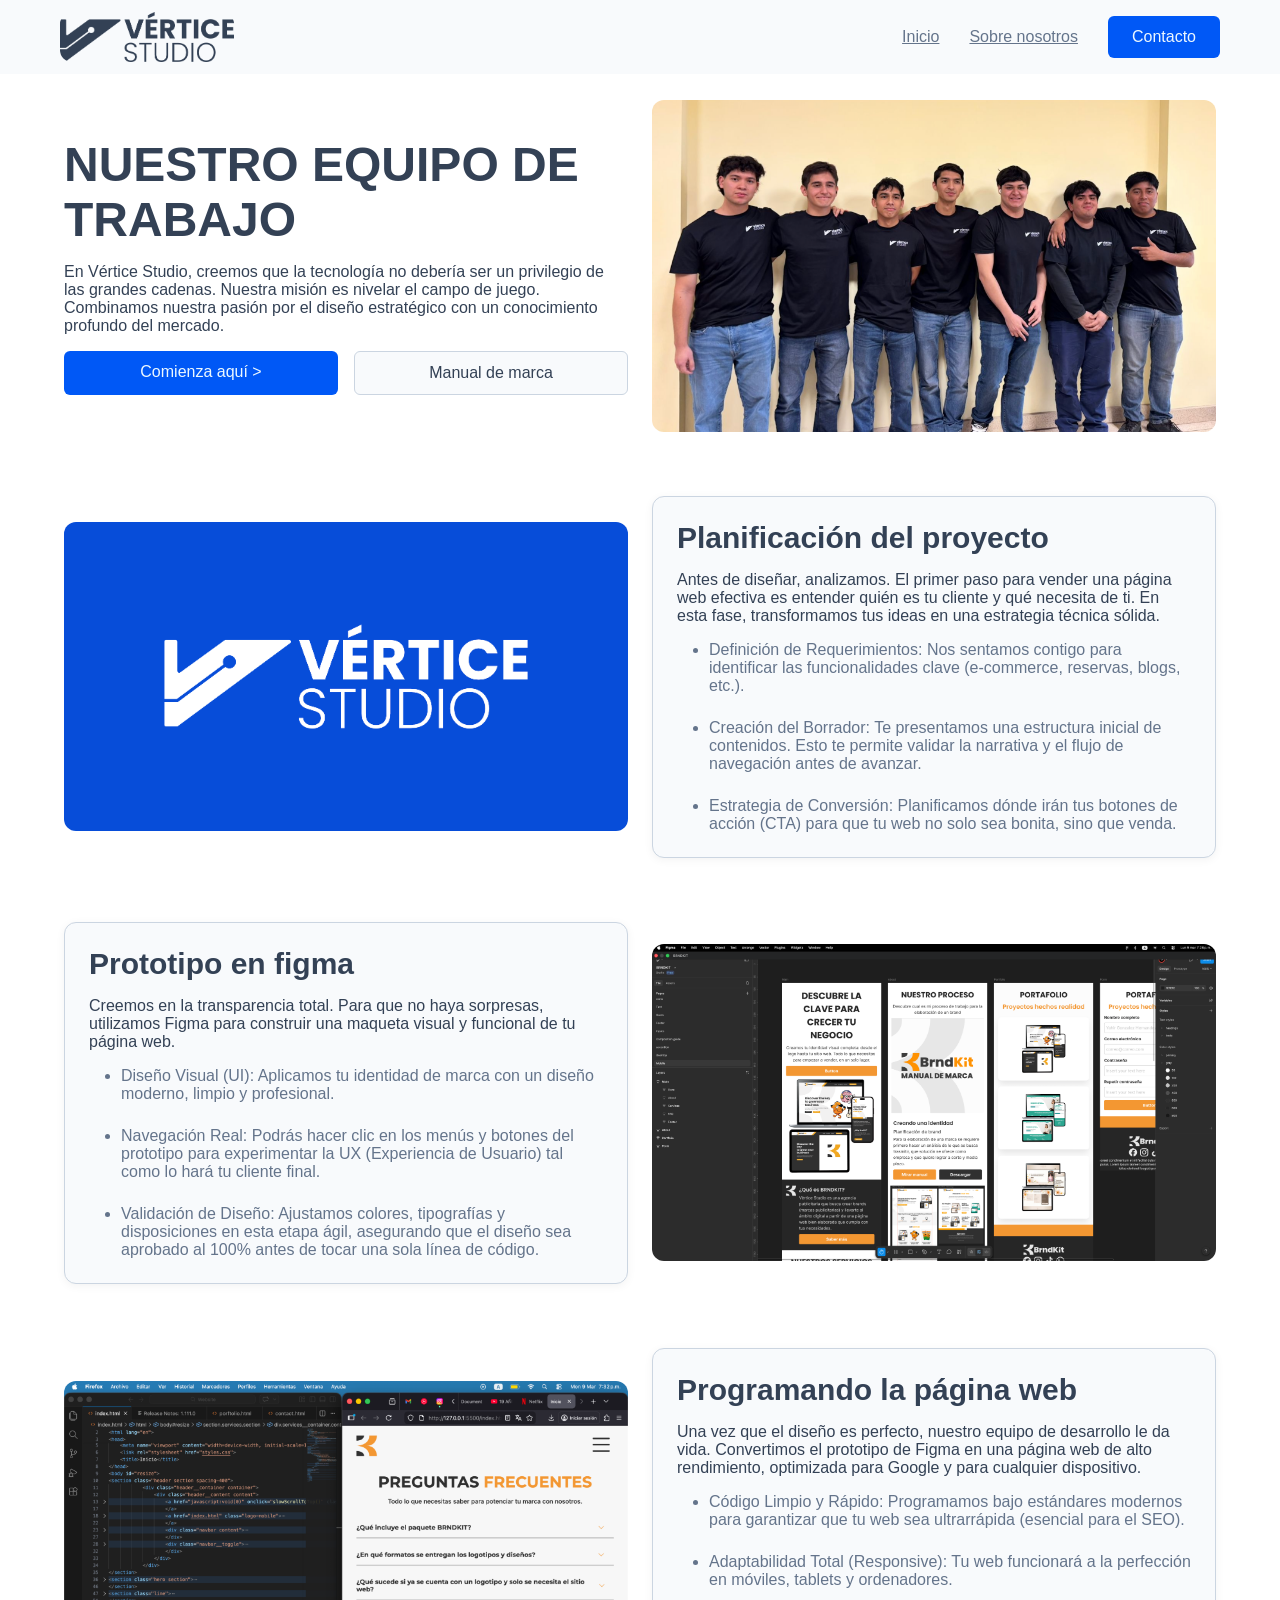
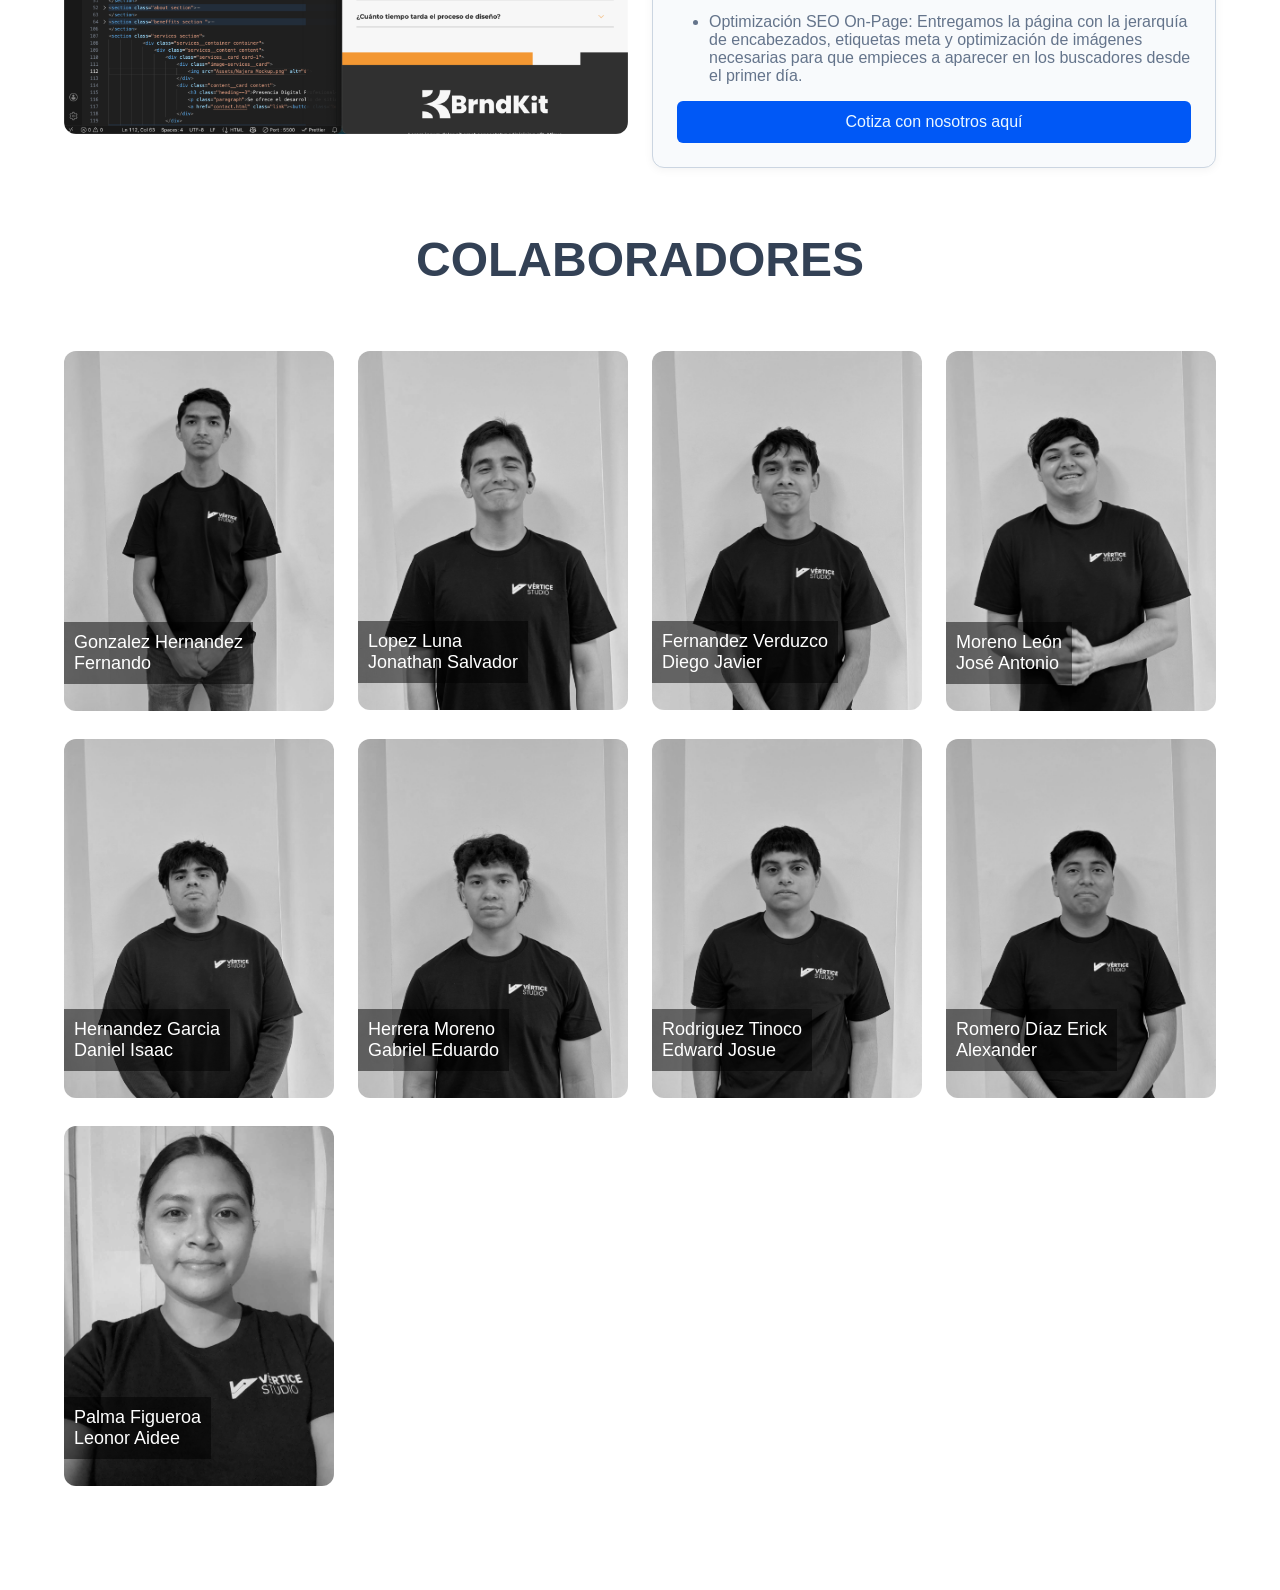
==== about.html @ ef93e615 "Update about.html ABOUTFIN" ====
<!doctype html>
<html lang="en">
  <head>
    <meta charset="UTF-8" />
    <meta name="viewport" content="width=device-width, initial-scale=1.0" />
    <link rel="stylesheet" href="styles2.css" />
    <title>Document</title>
  </head>
  <body>
    <header>
  <div class="header__container">

    <div class="logo">
      <img src="assets/Vérticelogo.png" alt="Logotipo">
    </div>


    <div class="menu-toggle" id="menu-toggle">
      <span></span>
      <span></span>
      <span></span>
    </div>

    <nav id="nav-menu">

      <div class="menu-close" id="menu-close">✕</div>

      <a href="index.html" class="nav-link">Inicio</a>
      <a href="about.html" class="nav-link">Sobre nosotros</a>
      <a href="form.html" class="primary__button nav-link">Contacto</a>

    </nav>

  </div>
</header>
    <section class="grid-2">
      <div class="content">
        <h2>NUESTRO EQUIPO DE TRABAJO</h2>
        <p>
          En Vértice Studio, creemos que la tecnología no debería ser un
          privilegio de las grandes cadenas. Nuestra misión es nivelar el campo
          de juego. Combinamos nuestra pasión por el diseño estratégico con un
          conocimiento profundo del mercado.
        </p>
        <div class="content__buttons">
          <a class="primary__button" href="form.html">Comienza aquí ></a>
          <a class="secondary__button" href="assets/Manual de marca Vértice.pdf"
            >Manual de marca</a
          >
        </div>
      </div>
      <div class="content__hero__img">
        <img src="assets/equipo.png" alt="Laptop enseñando una página web" />
      </div>
    </section>
    <section class="grid-2">
      <div class="content__hero__img">
        <img src="assets/vertice.png" alt="Laptop enseñando una página web" />
      </div>
      <div class="card content">
        <h3>Planificación del proyecto</h3>
        <p>Antes de diseñar, analizamos. El primer paso para vender una página web efectiva es entender quién es tu cliente y qué necesita de ti. En esta fase, transformamos tus ideas en una estrategia técnica sólida.</p>
        <ul class="space-6">
            <li>Definición de Requerimientos: Nos sentamos contigo para identificar las funcionalidades clave (e-commerce, reservas, blogs, etc.).</li>
            <li>Creación del Borrador: Te presentamos una estructura inicial de contenidos. Esto te permite validar la narrativa y el flujo de navegación antes de avanzar.</li>
            <li>Estrategia de Conversión: Planificamos dónde irán tus botones de acción (CTA) para que tu web no solo sea bonita, sino que venda.</li>
        </ul>
      </div>
    </section>
    <section class="grid-2">
      <div class="card content">
        <h3>Prototipo en figma</h3>
        <p>
          Creemos en la transparencia total. Para que no haya sorpresas, utilizamos Figma para construir una maqueta visual y funcional de tu página web.
        </p>
        <ul class="space-6">
            <li>Diseño Visual (UI): Aplicamos tu identidad de marca con un diseño moderno, limpio y profesional.</li>
            <li>Navegación Real: Podrás hacer clic en los menús y botones del prototipo para experimentar la UX (Experiencia de Usuario) tal como lo hará tu cliente final.</li>
            <li>Validación de Diseño: Ajustamos colores, tipografías y disposiciones en esta etapa ágil, asegurando que el diseño sea aprobado al 100% antes de tocar una sola línea de código.</li>
        </ul>
      </div>
      <div class="content__hero__img">
        <img src="assets/figma.png" alt="Laptop enseñando una página web" />
      </div>
    </section>
    <section class="grid-2">
      <div class="content__hero__img">
        <img src="assets/code.png" alt="Laptop enseñando una página web" />
      </div>
      <div class="card content">
        <h3>Programando la página web</h3>
        <p>
          Una vez que el diseño es perfecto, nuestro equipo de desarrollo le da vida. Convertimos el prototipo de Figma en una página web de alto rendimiento, optimizada para Google y para cualquier dispositivo.
        </p>
        <ul class="space-6">
            <li>Código Limpio y Rápido: Programamos bajo estándares modernos para garantizar que tu web sea ultrarrápida (esencial para el SEO).</li>
            <li>Adaptabilidad Total (Responsive): Tu web funcionará a la perfección en móviles, tablets y ordenadores.</li>
            <li>Optimización SEO On-Page: Entregamos la página con la jerarquía de encabezados, etiquetas meta y optimización de imágenes necesarias para que empieces a aparecer en los buscadores desde el primer día.</li>
        </ul>
        <a class="primary__button" href="form.html">Cotiza con nosotros aquí</a>
      </div>
    </section>
    <h2>COLABORADORES</h2>
    <section class="grid-8">
      <div class="background-foto">
        <img src="assets/fer.png" alt="fer">
        <h4 class="absolute-text">Gonzalez Hernandez<br>Fernando</h4>
      </div>
      <div class="background-foto">
        <img src="assets/jonathan.png" alt="jonathan">
        <h4 class="absolute-text">Lopez Luna<br>Jonathan Salvador</h4>
      </div>
      <div class="background-foto">
        <img src="assets/diego.png" alt="diego">
        <h4 class="absolute-text">Fernandez Verduzco<br>Diego Javier</h4>
      </div>
      <div class="background-foto">
        <img src="assets/antonio.png" alt="antonio">
        <h4 class="absolute-text">Moreno León<br>José Antonio</h4>
      </div>
      <div class="background-foto">
        <img src="assets/daniel.png" alt="erick">
        <h4 class="absolute-text">Hernandez Garcia<br>Daniel Isaac</h4>
      </div>
      <div class="background-foto">
        <img src="assets/eduardo.png" alt="eduardo">
        <h4 class="absolute-text">Herrera Moreno<br>Gabriel Eduardo</h4>
      </div>
      <div class="background-foto">
        <img src="assets/edward.png" alt="edward">
        <h4 class="absolute-text">Rodriguez Tinoco<br>Edward Josue</h4>
      </div>
      <div class="background-foto">
        <img src="assets/erick.png" alt="erick">
        <h4 class="absolute-text">Romero Díaz Erick<br>Alexander</h4>
      </div>
      <div class="background-foto">
        <img src="assets/palma.jpg" alt="palma">
        <h4 class="absolute-text">Palma Figueroa<br>Leonor Aidee</h4>
      </div>
    </section>
    <script>

const menuToggle = document.getElementById("menu-toggle");
const navMenu = document.getElementById("nav-menu");
const menuClose = document.getElementById("menu-close");

menuToggle.addEventListener("click", () => {
navMenu.classList.toggle("active");
});

menuClose.addEventListener("click", () => {
navMenu.classList.remove("active");
});

</script>
  </body>
</html>
---- styles2.css ----
:root {
  /*colors*/
  --primary-50: #ecf8ff;
  --primary-100: #d5edff;
  --primary-200: #b5e1ff;
  --primary-300: #82d0ff;
  --primary-400: #47b4ff;
  --primary-500: #1d91ff;
  --primary-600: #0570ff;
  --primary-700: #0058f6;
  --primary-800: #074dd9;
  --primary-900: #0c409c;
  --primary-950: #0d285e;

  --neutral-50: #f8fafc;
  --neutraly-100: #f1f5f9;
  --neutral-200: #e2e8f0;
  --neutral-300: #cbd5e1;
  --neutral-400: #94a3b8;
  --neutral-500: #64748b;
  --neutral-600: #475569;
  --neutral-700: #334155;
  --neutral-800: #1e293b;
  --neutral-900: #0f172a;
  --neutral-950: #020617;

  /*font-family*/
  --ff-heading: "Poppins", sans-serif;
  --ff-body: "Inter", sans-serif;

  /*font-size*/
  --fs-xs: 0.75rem;
  --fs-sm: 0.875rem;
  --fs-base: 1rem;
  --fs-md: 1.125rem;
  --fs-lg: 1.25rem;
  --fs-xl: 1.5;
  --fs-2xl: 1.875rem;
  --fs-3xl: 2.25rem;
  --fs-4xl: 3rem;
  --fs-5xl: 3.75rem;

  /*font-weight*/
  --fw-light: 300;
  --fw-normal: 400;
  --fw-medium: 500;
  --fw-semibold: 600;
  --fw-bold: 700;

  /*spaces*/
  --space-05: 2px;
  --space-1: 4px;
  --space-2: 8px;
  --space-3: 12px;
  --space-4: 16px;
  --space-6: 24px;
  --space-8: 32px;
  --space-12: 48px;
  --space-16: 64px;
  /*line-height*/

  /*border-radius*/
  --radius-sm: 2px;
  --radius-md: 6px;
  --radius-lg: 8px;
  --radius-xl: 12px;
  --radius-full: 9999px;

  /*shadows*/
  --shadow-sm: 0 2px 10px rgba(0, 0, 0, 0.05);
  --shadow-md: 0 10px 30px rgba(0, 0, 0, 0.08);
}
* {
  margin: 0;
  padding: 0;
  box-sizing: border-box;
}
body {
  display: flex;
  flex-direction: column;
  align-items: center;
  color: var(--neutral-700);
  gap: var(--space-16);
  padding-top: 100px;
  padding-bottom: 100px;
}
/*styles*/
h1 {
  font-size: clamp(var(--fs-4xl), 4vw, var(--fs-5xl));
  font-weight: var(--fw-bold);
  font-family: var(--ff-heading);
}
h2 {
  font-size: clamp(var(--fs-3xl), 4vw, var(--fs-4xl));
  font-weight: var(--fw-semibold);
  font-family: var(--ff-heading);
  color: var(--neutral-700);
}
h3 {
  font-size: clamp(var(--fs-2xl), 4vw, var(--fs-2xl));
  font-weight: var(--fw-semibold);
  font-family: var(--ff-heading);
  color: var(--neutral-700);
}
p {
  font-size: clamp(var(--fs-xl), 20vw, var(--fs-base));
  font-weight: var(--fw-normal);
  font-family: var(--ff-body);
}
a,
li {
  font-size: clamp(var(--fs-xl), 20vw, var(--fs-base));
  font-weight: var(--fw-medium);
  font-family: var(--ff-body);
  color: var(--neutral-500);
}

li {
  margin-left: var(--space-8);
}
span {
  font-size: clamp(var(--fs-xs), 20vw, var(--fs-sm));
  font-weight: var(--fw-medium);
  font-family: var(--ff-body);
  color: var(--primary-700);
}
.text-center {
  text-align: center;
}
.text-start {
  text-align: start;
}
.space-6 {
  display: flex;
  flex-direction: column;
  gap: var(--space-6);
}

.neutral-50 {
  color: var(--neutral-50);
}
.absolute-text {
  position: absolute; /* El texto se mueve libremente sobre el padre */
          /* Lo movemos a la derecha a la mitad */
  transform: translate(0, -150%); /* El truco maestro para centrarlo perfecto */
  color: white;
  font-size: 18px;
  font-family: var(--ff-body);
  font-weight: var(--fw-medium);
  background-color: rgba(0, 0, 0, 0.5); /* Fondo semitransparente para que se lea bien */
  padding: 10px;
}
/*components*/
header {
 display: flex;
 width: 100%;
 justify-content: center;
 padding-top: var(--space-3);
 padding-bottom: var(--space-3);
 background-color: var(--neutral-50);
 position:fixed;
 transform: translateY(-100px);
 z-index: 9999;
}
.header__container {
  display:flex;
align-items:center;
justify-content:space-between;
width:100%;
max-width:1200px;
margin:auto;
padding:0 20px;
}
nav {
  display:flex;
gap:30px;
align-items:center;
}
.logo {
  display: flex;
}
.logo img {
  height: 50px;
}

.grid-2 {
  display: grid;
  grid-template-rows: repeat(2, auto);
  align-items: center;

  gap: var(--space-6);

  width: clamp(90%, 10vw, 100%);
  max-width: 1200px;
}
.grid-3 {
  display: grid;
  grid-template-rows: repeat(3, auto);
  align-items: start;

  gap: var(--space-6);

  max-width: 1200px;
}
.grid-6 {
  display: grid;
  grid-template-columns: 1fr;
  grid-template-rows: repeat(6, 1fr);
  gap: var(--space-6);

  width: clamp(90%, 10vw, 100%);
  max-width: 1200px;
}
.grid-8 {
  display: grid;
    width: clamp(90%, 10vw, 100%);
    gap: var(--space-6);
    max-width: 1200px;
  }
.grid-v-2 {
  display: grid;
  grid-template-rows: repeat(2, auto);
  align-items: center;
  text-align: center;

  gap: var(--space-6);

  width: clamp(90%, 10vw, 100%);
  max-width: 1200px;
}
.justify__content {
  display: flex;
  flex-direction: column;
  justify-content: center;
}

.content {
  display: flex;
  flex-direction: column;
  gap: var(--space-4);
}
.content__buttons {
  display: grid;
  grid-template-columns: repeat(2, 1fr);
  text-align: center;
  justify-content: space-between;
  gap: var(--space-4);
}
.content__hero__img {
  display: flex;
  flex-direction: row;
  justify-content: center;
}
.content__hero__img img {
  width: 100%;
  max-width: 700px;
}
.primary__button {
  display: inline-block;

  text-decoration: none;
  text-align: center;

  background-color: var(--primary-700);
  color: var(--primary-50);

  padding: var(--space-3) var(--space-6);
  border-radius: var(--radius-md);

  transition: 0.3s ease;
}
.primary__button:hover {
  transform: translateY(-5px);
  background-color: var(--primary-800);
  box-shadow: var(--shadow-sm);
}
.secondary__button {
  display: inline-block;

  text-decoration: none;
  border: solid 1px var(--neutral-300);

  background-color: var(--neutral-50);
  color: var(--neutral-700);

  padding: var(--space-3) var(--space-6);
  border-radius: var(--radius-md);

  transition: 0.3s ease;
}
.secondary__button:hover {
  transform: translateY(-5px);
  box-shadow: var(--shadow-sm);
}
img {
  width: 100%;
  max-width: 1000px;
  height: auto;
  border-radius: var(--radius-xl);
}
.card {
  display: flex;
  flex-direction: column;
  background-color: var(--neutral-50);
  padding: var(--space-6);
  border: solid 1px var(--neutral-300);
  border-radius: var(--radius-xl);
  box-shadow: var(--shadow-sm);
  gap: var(--space-4);
  transition: 0.3s ease;
}
.back-blue {
  background-color: var(--primary-700);
}
.map {
  width: 100%;

  height: 300px;
  border-style: none;
  border-radius: var(--radius-md);
}
.video {
  width: 100%;
  max-width: 800px;
  aspect-ratio: 16 / 9;
  object-fit: contain;
  display: block;
  margin: 0 auto;
  border-radius: var(--radius-md);
}

.card:hover {
  transform: translateY(-5px);
  box-shadow: var(--shadow-md);
}

@media (min-width: 700px) {
  .grid-6 {
    display: grid;
    grid-template-columns: repeat(2, 1fr);
    grid-template-rows: repeat(3, 1fr);
    gap: var(--space-6);

    width: clamp(90%, 10vw, 100%);
  }
  .grid-8 {
    grid-template-columns: repeat(2,1fr);
  }
}

@media (min-width: 1000px) {
  .grid-6 {
    display: grid;
    grid-template-columns: repeat(3, 1fr);
    grid-template-rows: repeat(2, auto);
    gap: var(--space-6);

    width: clamp(90%, 10vw, 100%);
  }
  .grid-2 {
    display: grid;
    grid-template-rows: auto;
    grid-template-columns: repeat(2, 1fr);
  }
  .grid-3 {
    grid-template-columns: repeat(3, auto);
  }
  .grid-8 {
    grid-template-columns: repeat(4,1fr);
    grid-template-rows: auto;

  }
}
/* BOTON HAMBURGUESA */

.menu-toggle{
display:none;
flex-direction:column;
gap:5px;
cursor:pointer;
}

.menu-toggle span{
width:25px;
height:3px;
background:#333;
border-radius:3px;
}

/* MENU RESPONSIVE */

@media (max-width:768px){

nav{
position:fixed;
top:0;
right:-100%;
height:100vh;
width:250px;
background:white;
flex-direction:column;
align-items:flex-start;
padding-top:120px;
padding-left:30px;
gap:25px;
transition:0.3s;
box-shadow:-5px 0 15px rgba(0,0,0,0.1);
}

nav.active{
right:0;
}

.menu-toggle{
display:flex;
}
}
/* BOTON CERRAR MENU */

.menu-close{
display:none;
font-size:28px;
cursor:pointer;
position:absolute;
top:30px;
right:25px;
}

/* SOLO EN MOVIL */

@media (max-width:768px){

.menu-close{
display:block;
}

}
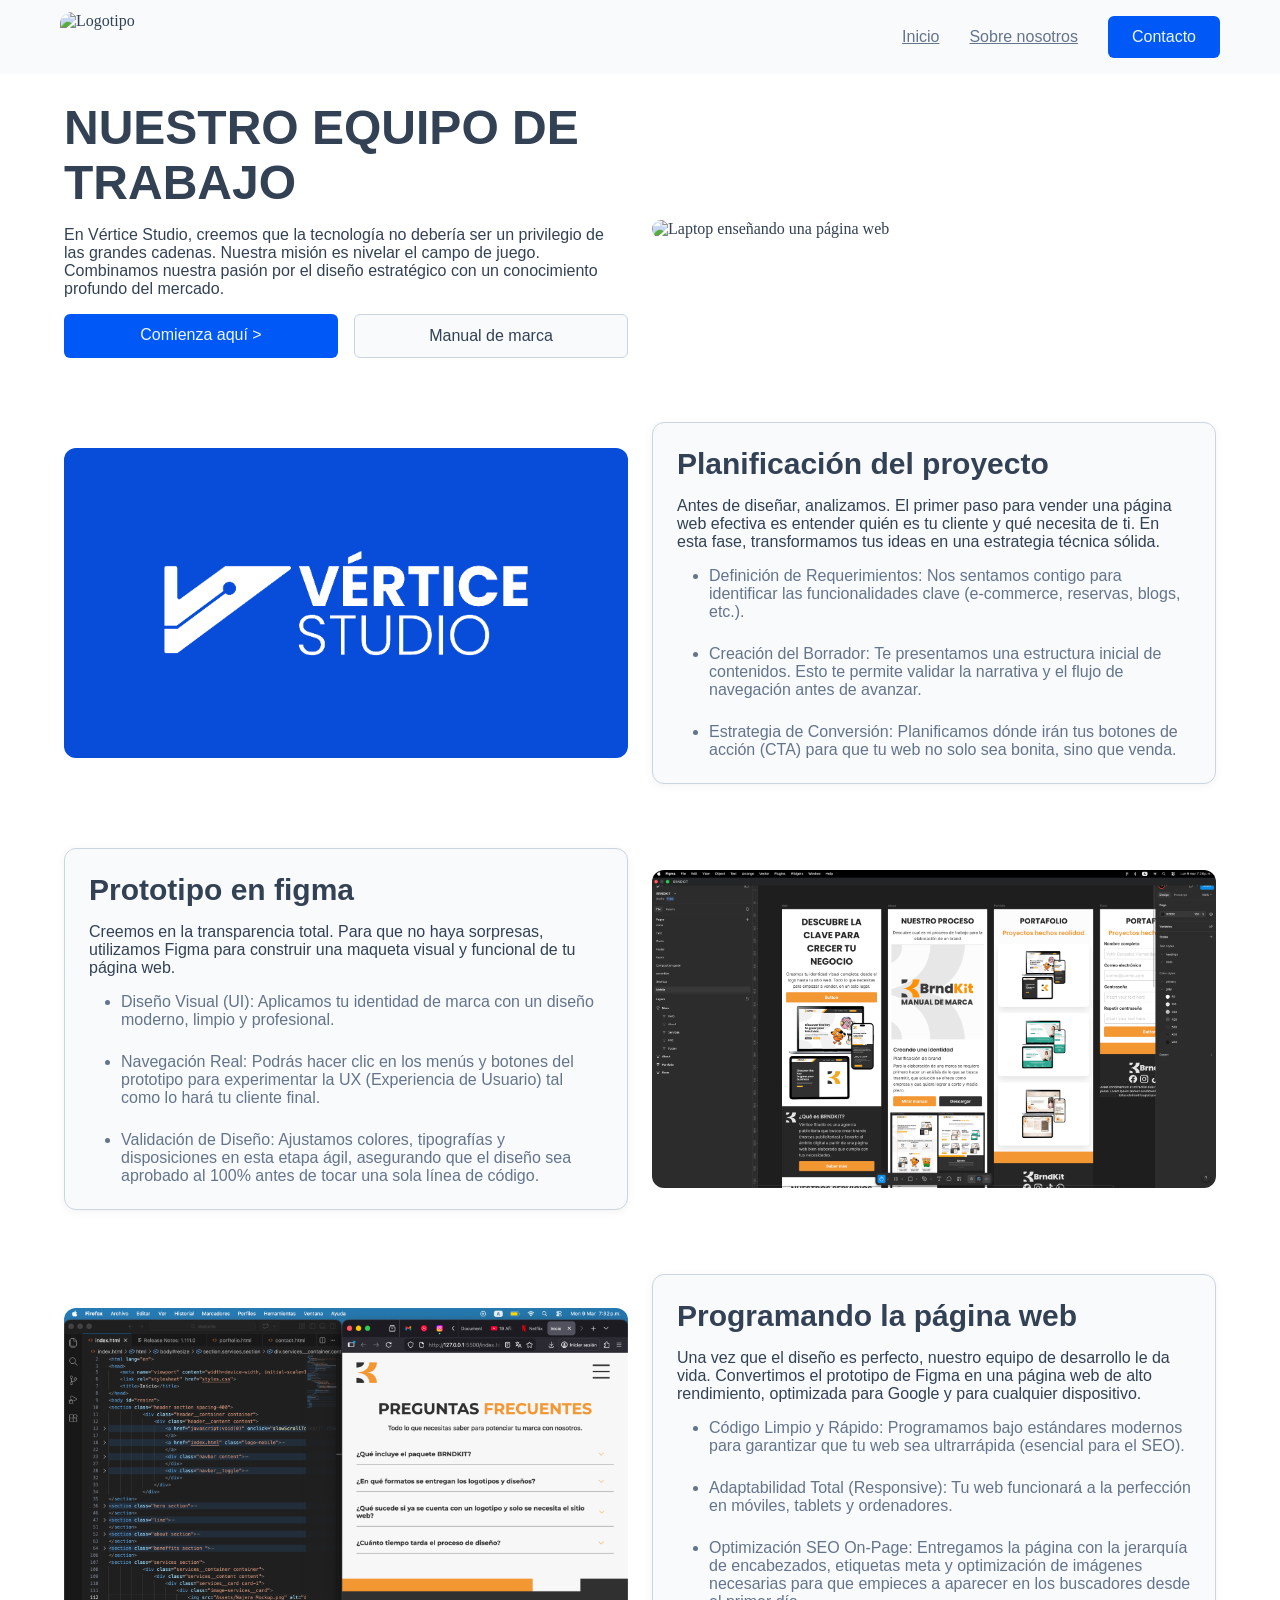
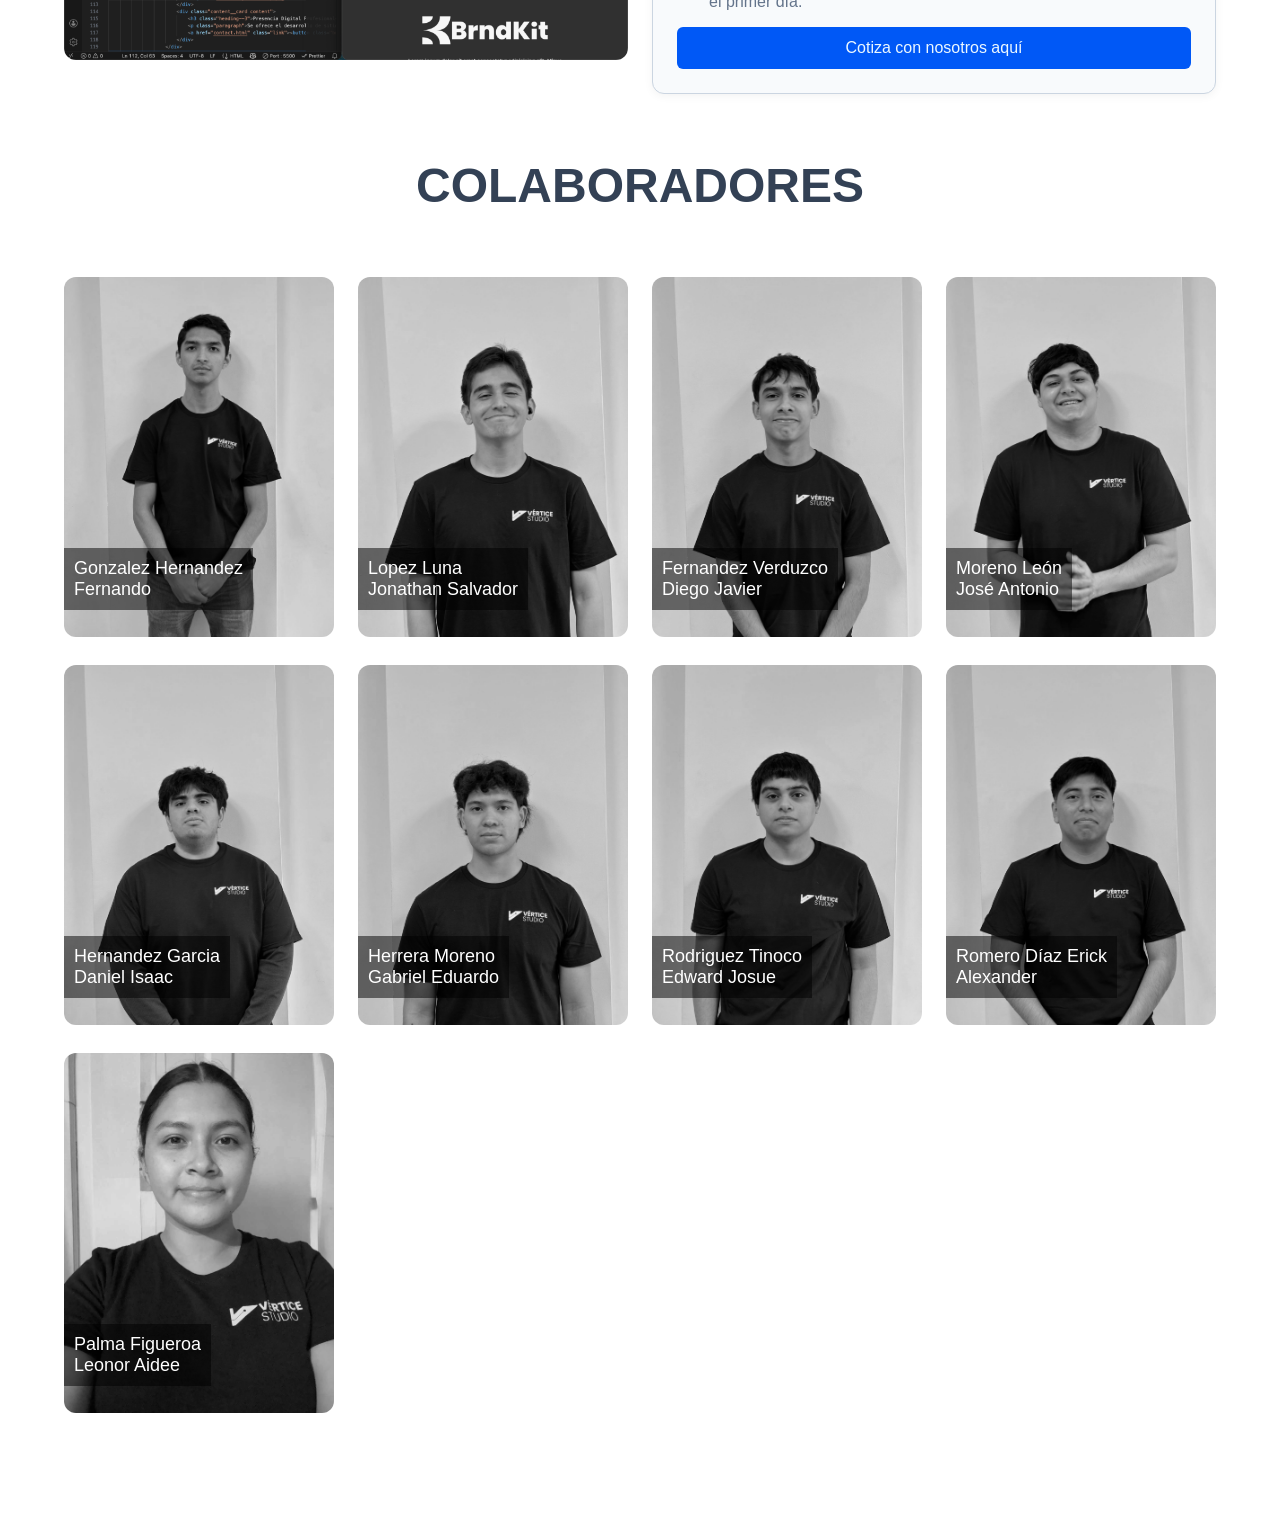
==== commit 31db4961: "Add files via upload" ====
--- a/about.html
+++ b/about.html
@@ -11,7 +11,7 @@
   <div class="header__container">
 
     <div class="logo">
-      <img src="assets/Vérticelogo.png" alt="Logotipo">
+      <img src="assets/Vérticelogo.png" alt="Logotipo">
     </div>
 
 
@@ -44,13 +44,13 @@
         </p>
         <div class="content__buttons">
           <a class="primary__button" href="form.html">Comienza aquí ></a>
-          <a class="secondary__button" href="assets/Manual de marca Vértice.pdf"
+          <a class="secondary__button" href="assets/Manual de marca Vértice.pdf"
             >Manual de marca</a
           >
         </div>
       </div>
       <div class="content__hero__img">
-        <img src="assets/equipo.png" alt="Laptop enseñando una página web" />
+        <img src="assets/foto.jpeg" alt="Laptop enseñando una página web" />
       </div>
     </section>
     <section class="grid-2">
@@ -155,4 +155,4 @@
 
 </script>
   </body>
-</html>
+</html>
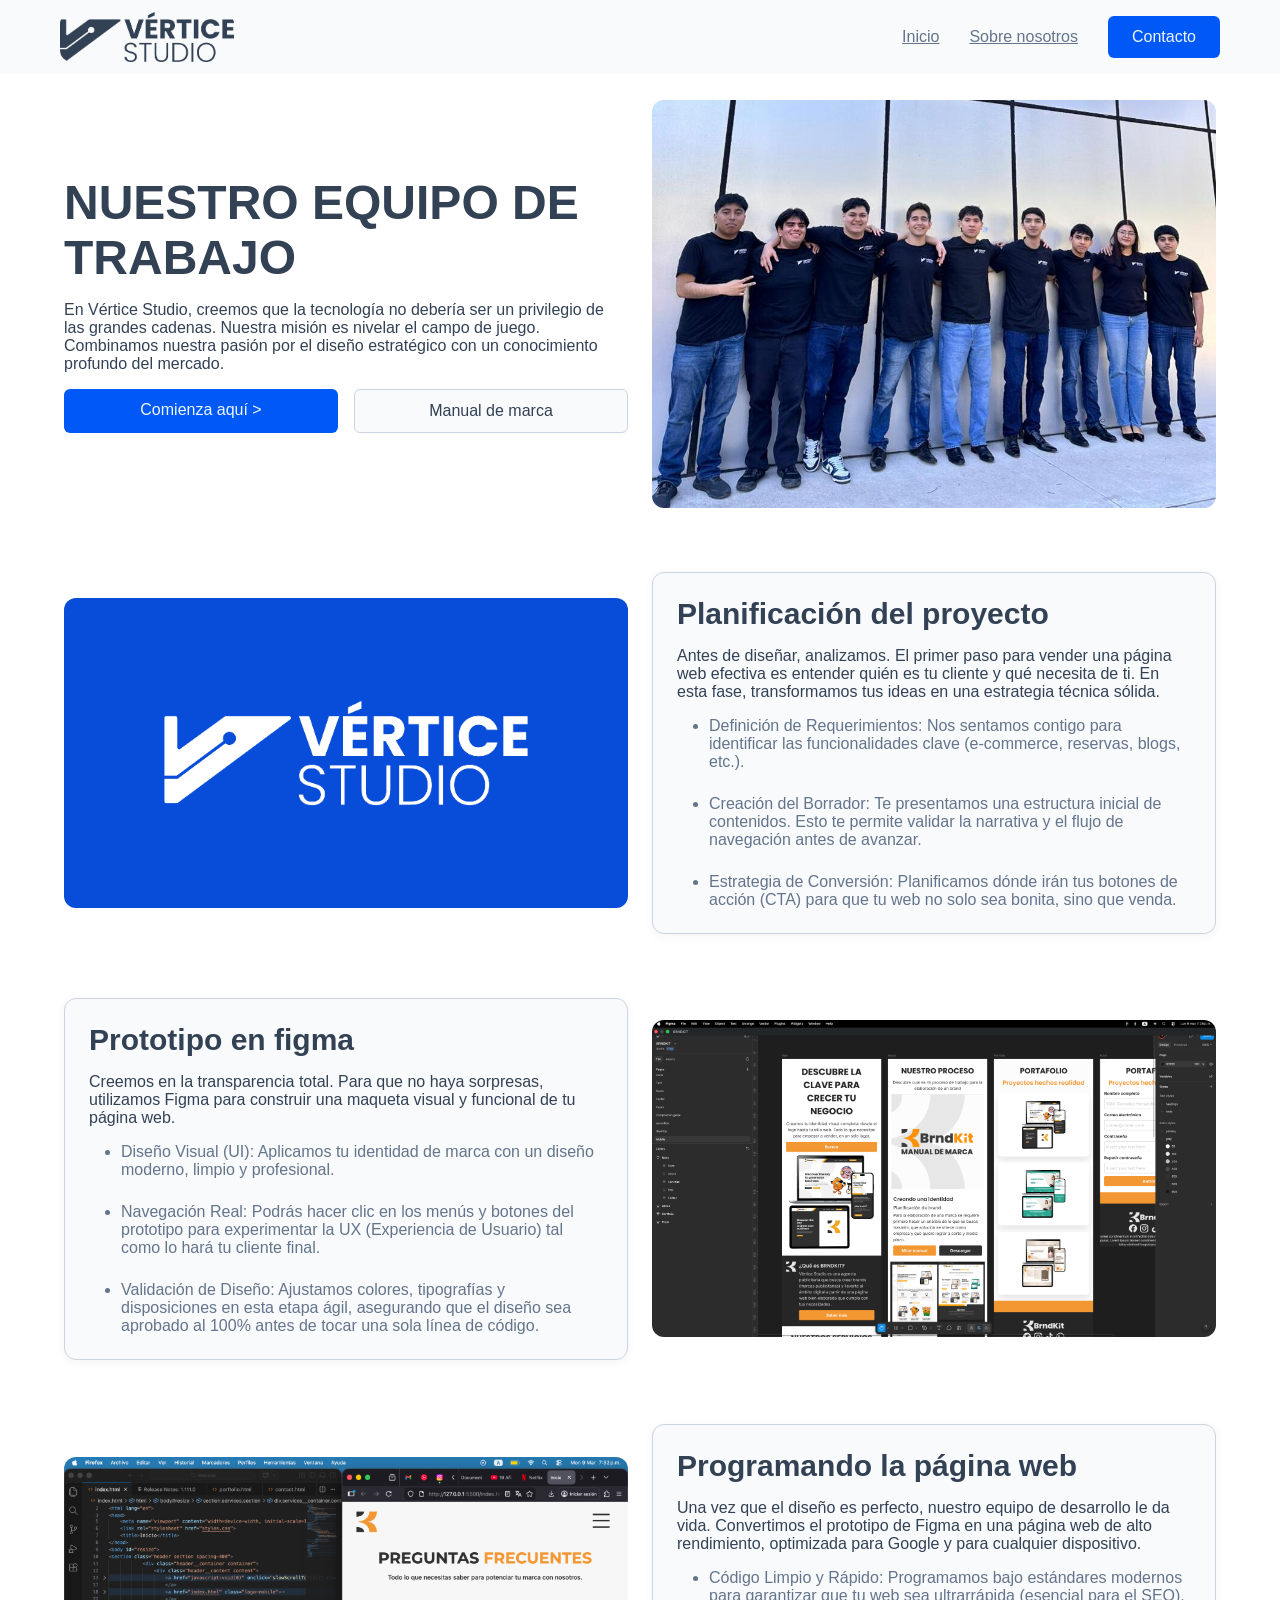
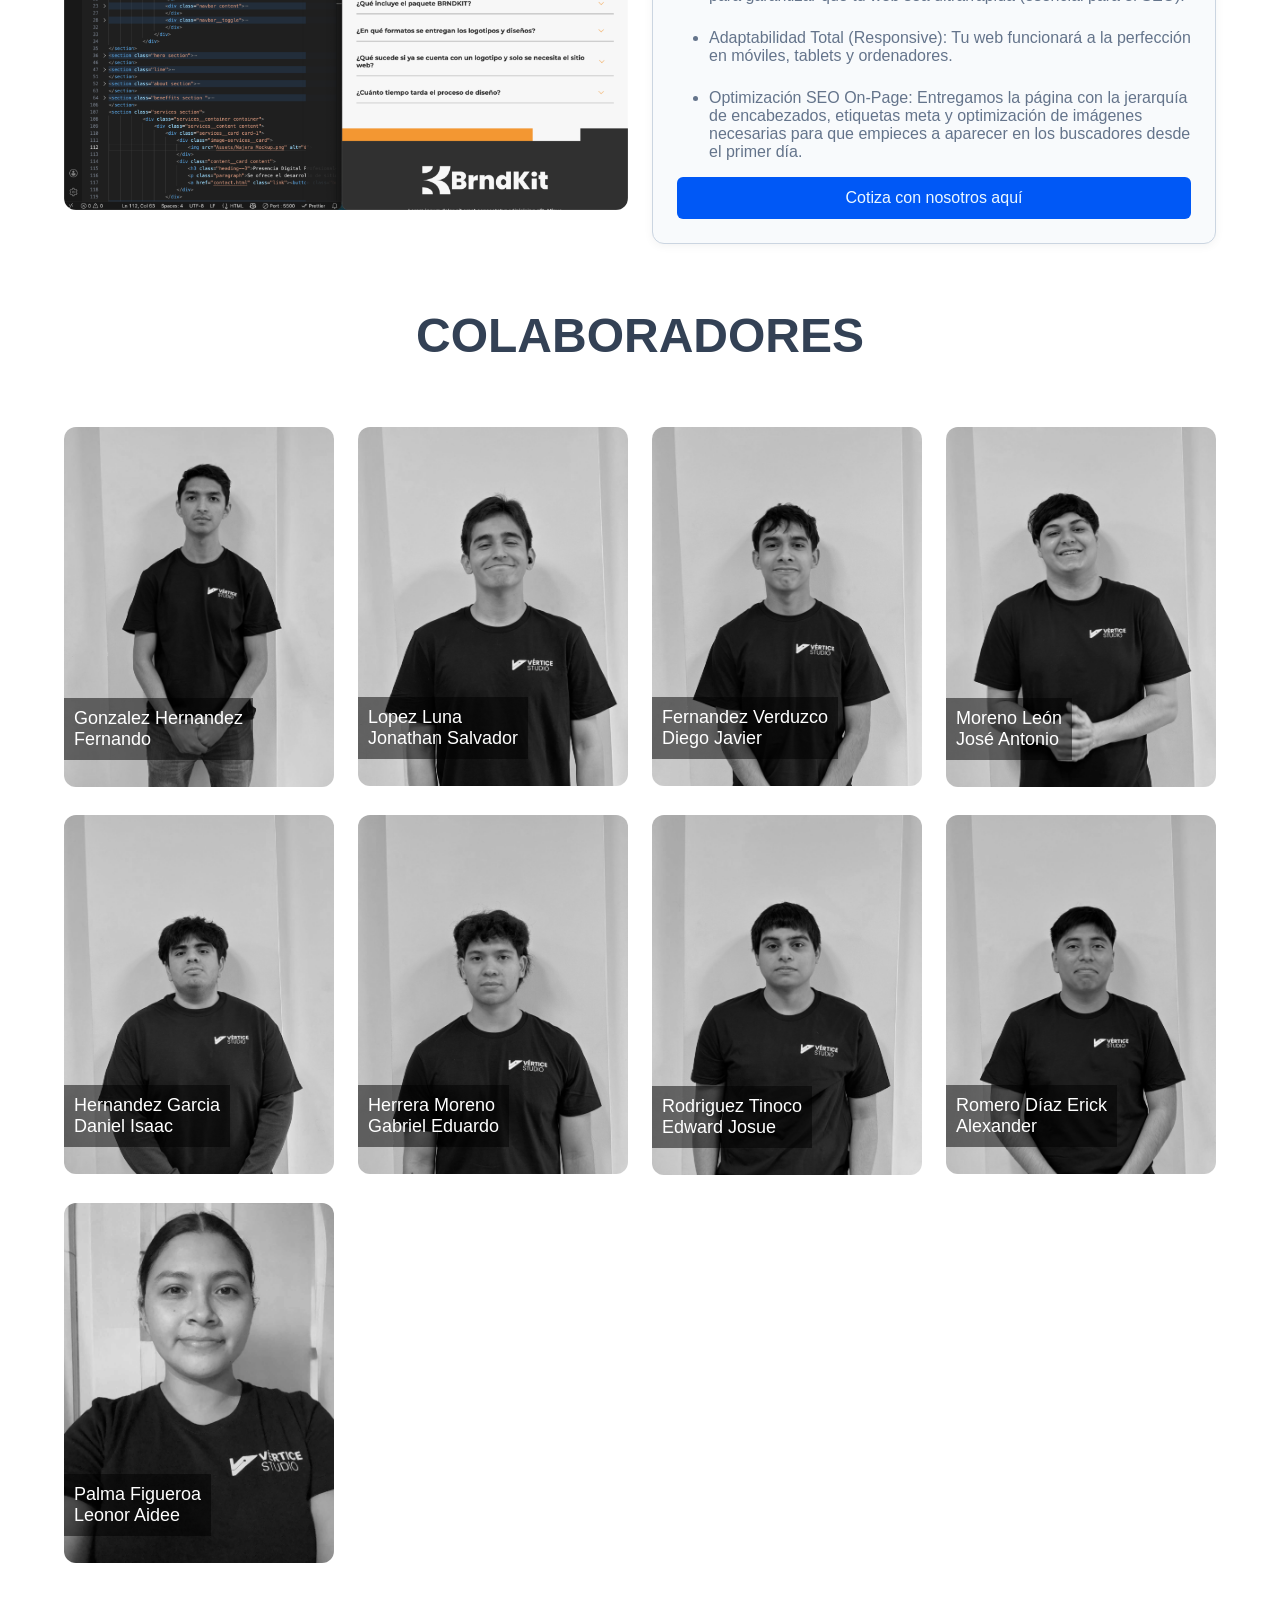
==== commit cbbae176: "Update about.html" ====
--- a/about.html
+++ b/about.html
@@ -11,7 +11,7 @@
   <div class="header__container">
 
     <div class="logo">
-      <img src="assets/Vérticelogo.png" alt="Logotipo">
+      <img src="assets/Vérticelogo.png" alt="Logotipo">
     </div>
 
 
@@ -155,4 +155,4 @@
 
 </script>
   </body>
-</html>+</html>
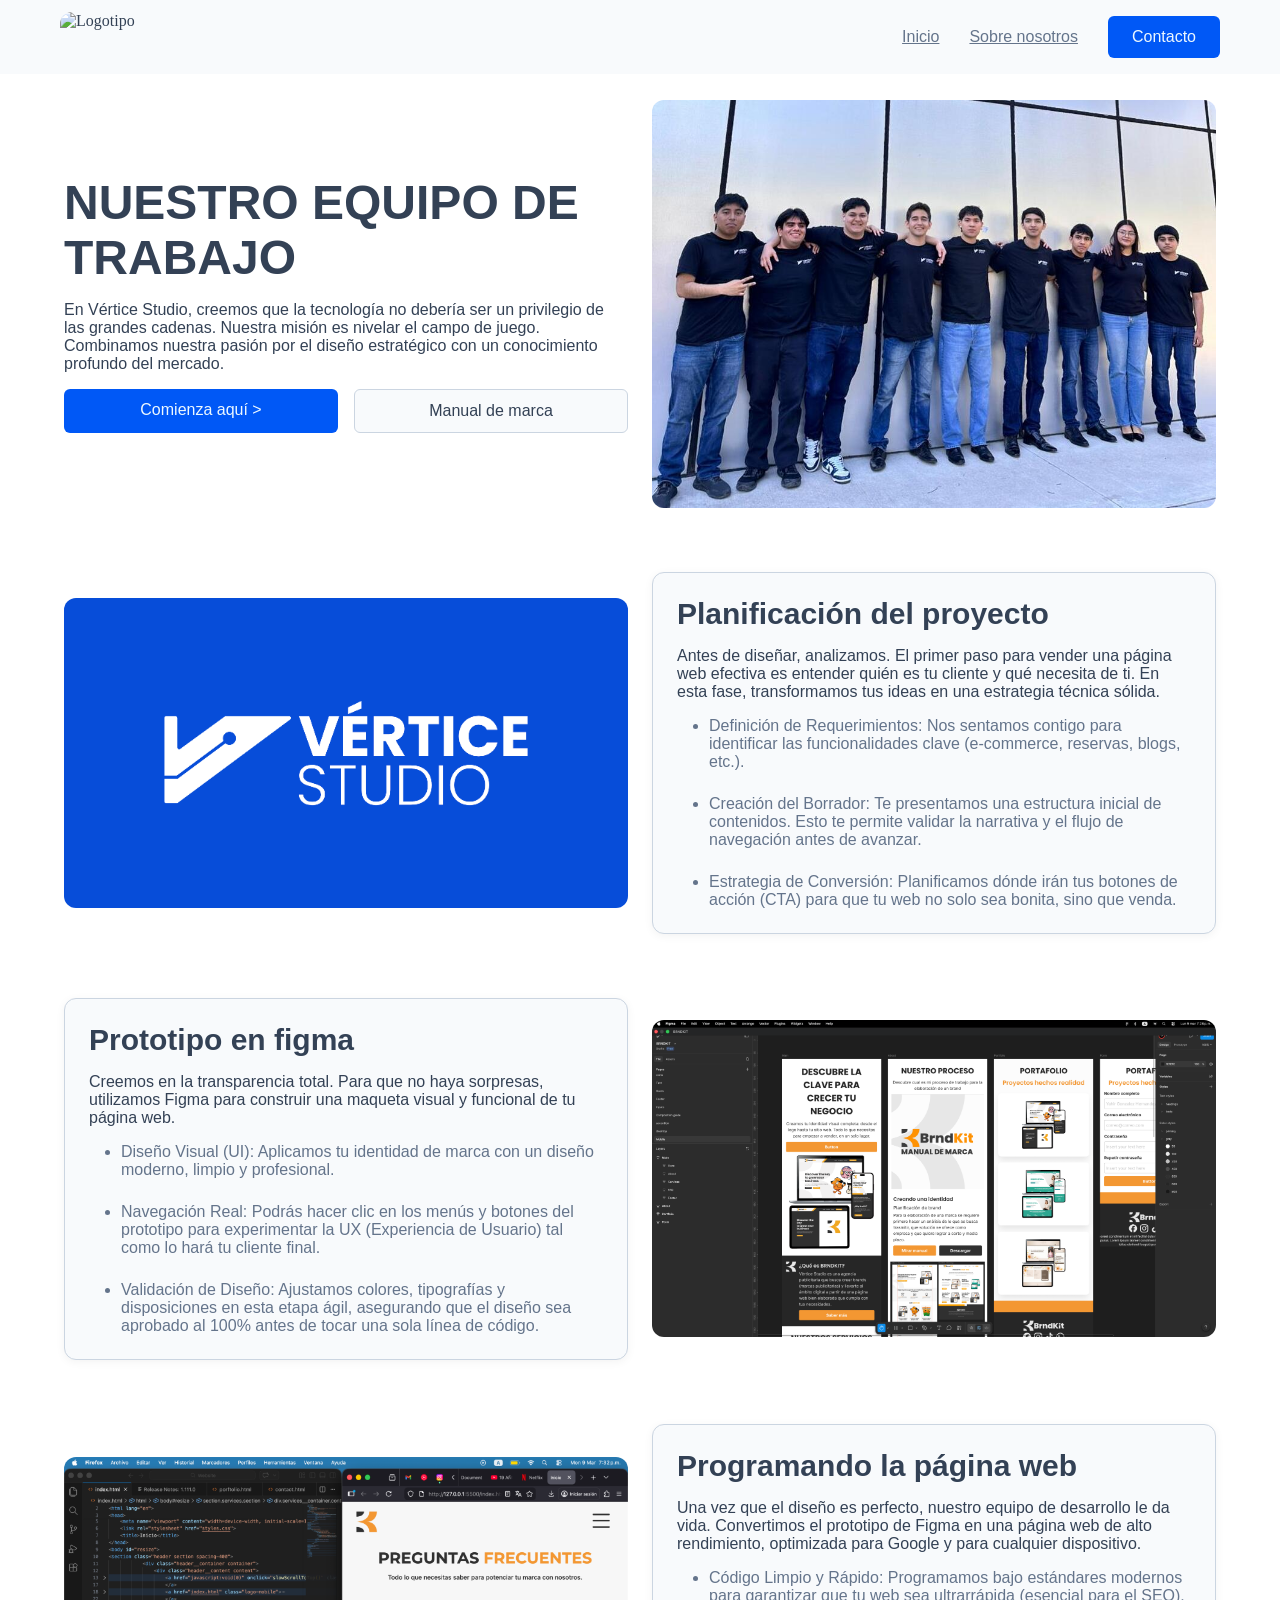
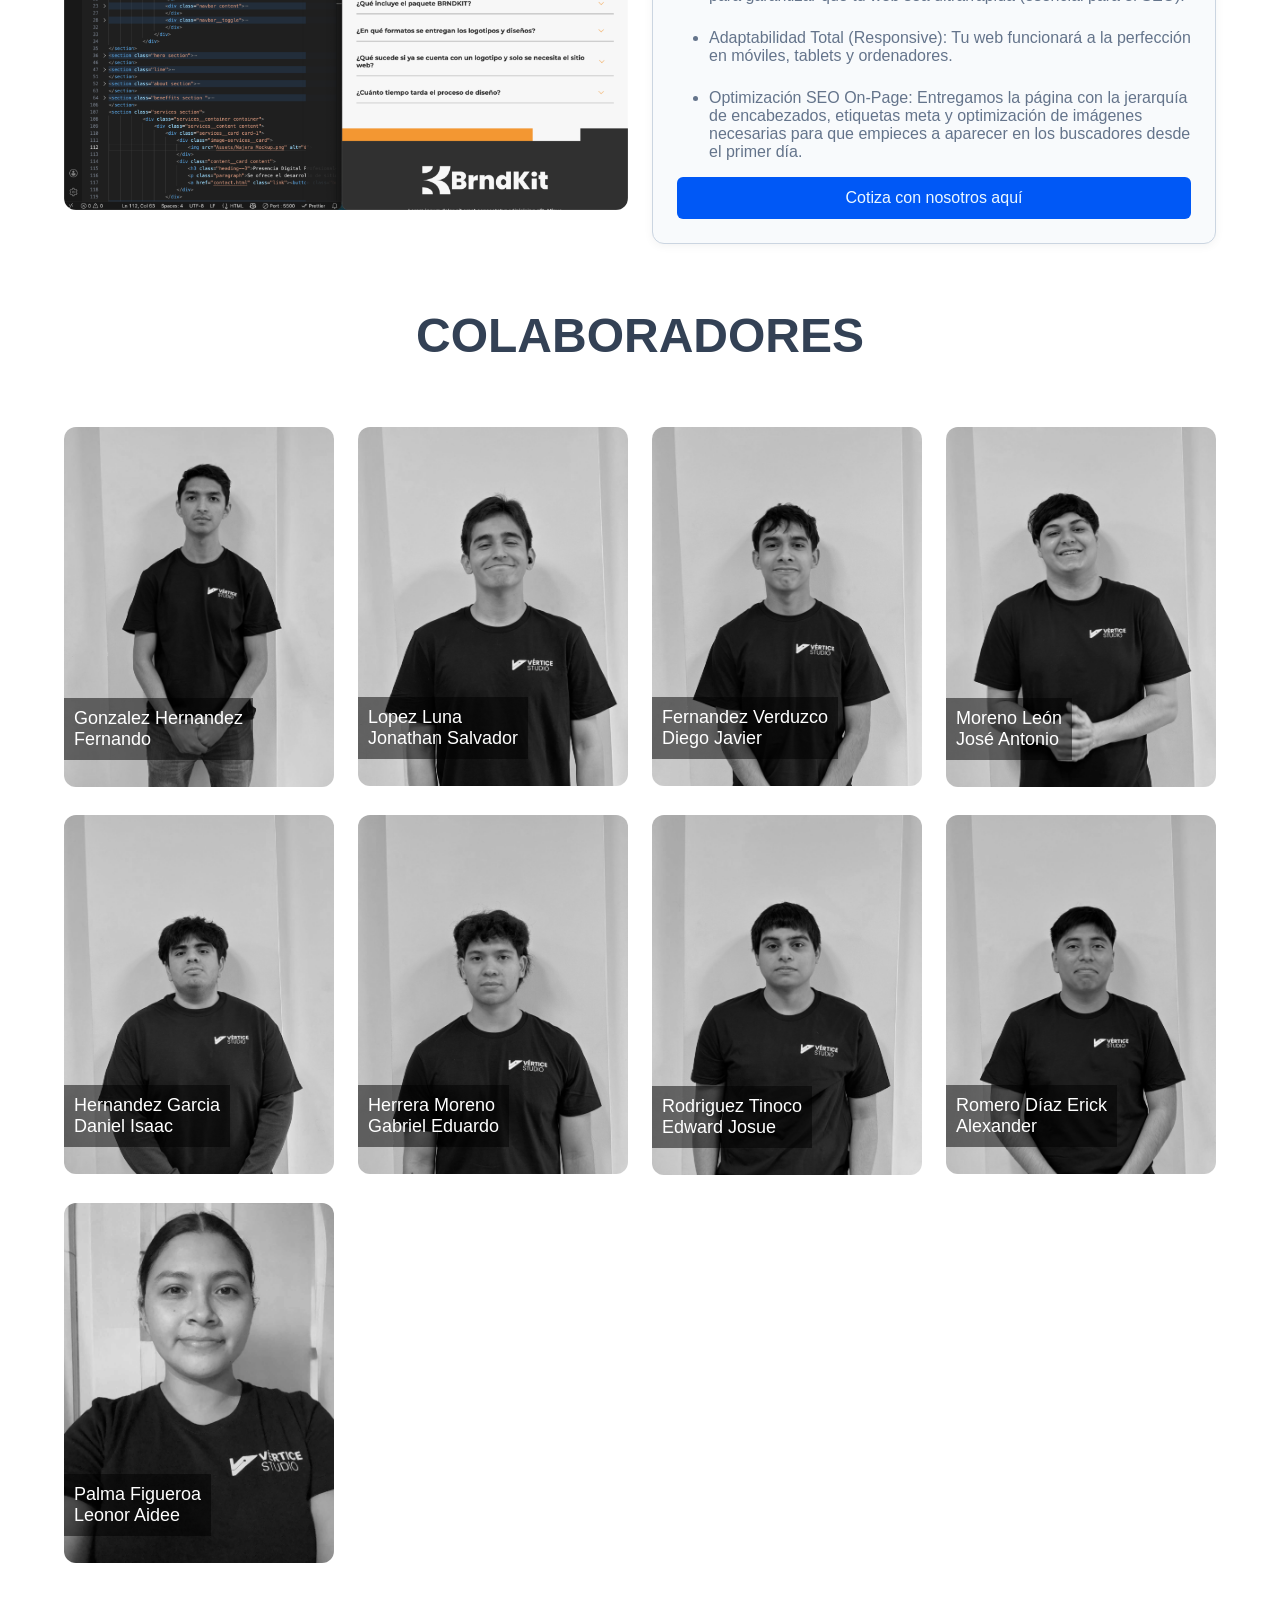
==== commit a983ea15: "Add files via upload" ====
--- a/about.html
+++ b/about.html
@@ -11,7 +11,7 @@
   <div class="header__container">
 
     <div class="logo">
-      <img src="assets/Vérticelogo.png" alt="Logotipo">
+      <img src="assets/verticelogo.png" alt="Logotipo">
     </div>
 
 
@@ -155,4 +155,4 @@
 
 </script>
   </body>
-</html>
+</html>
--- a/styles2.css
+++ b/styles2.css
@@ -434,4 +434,4 @@
 display:block;
 }
 
-}
+}
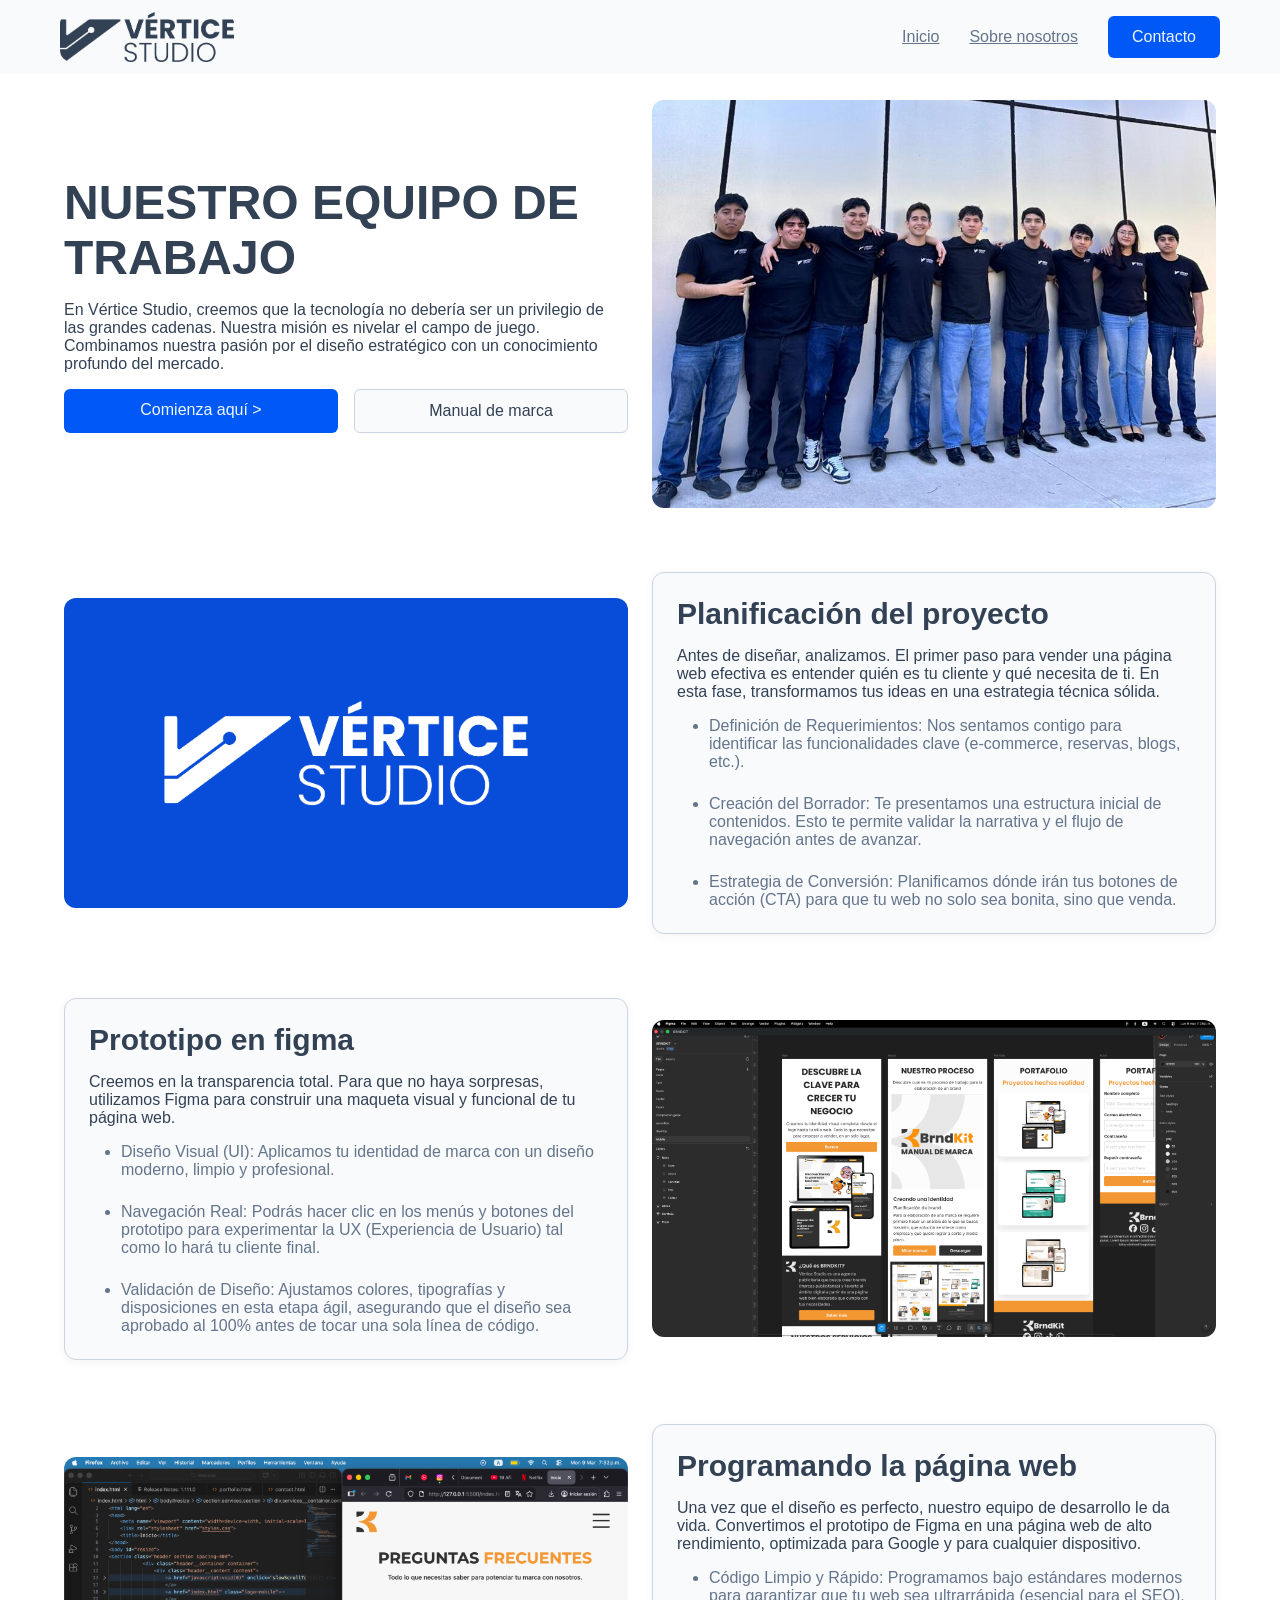
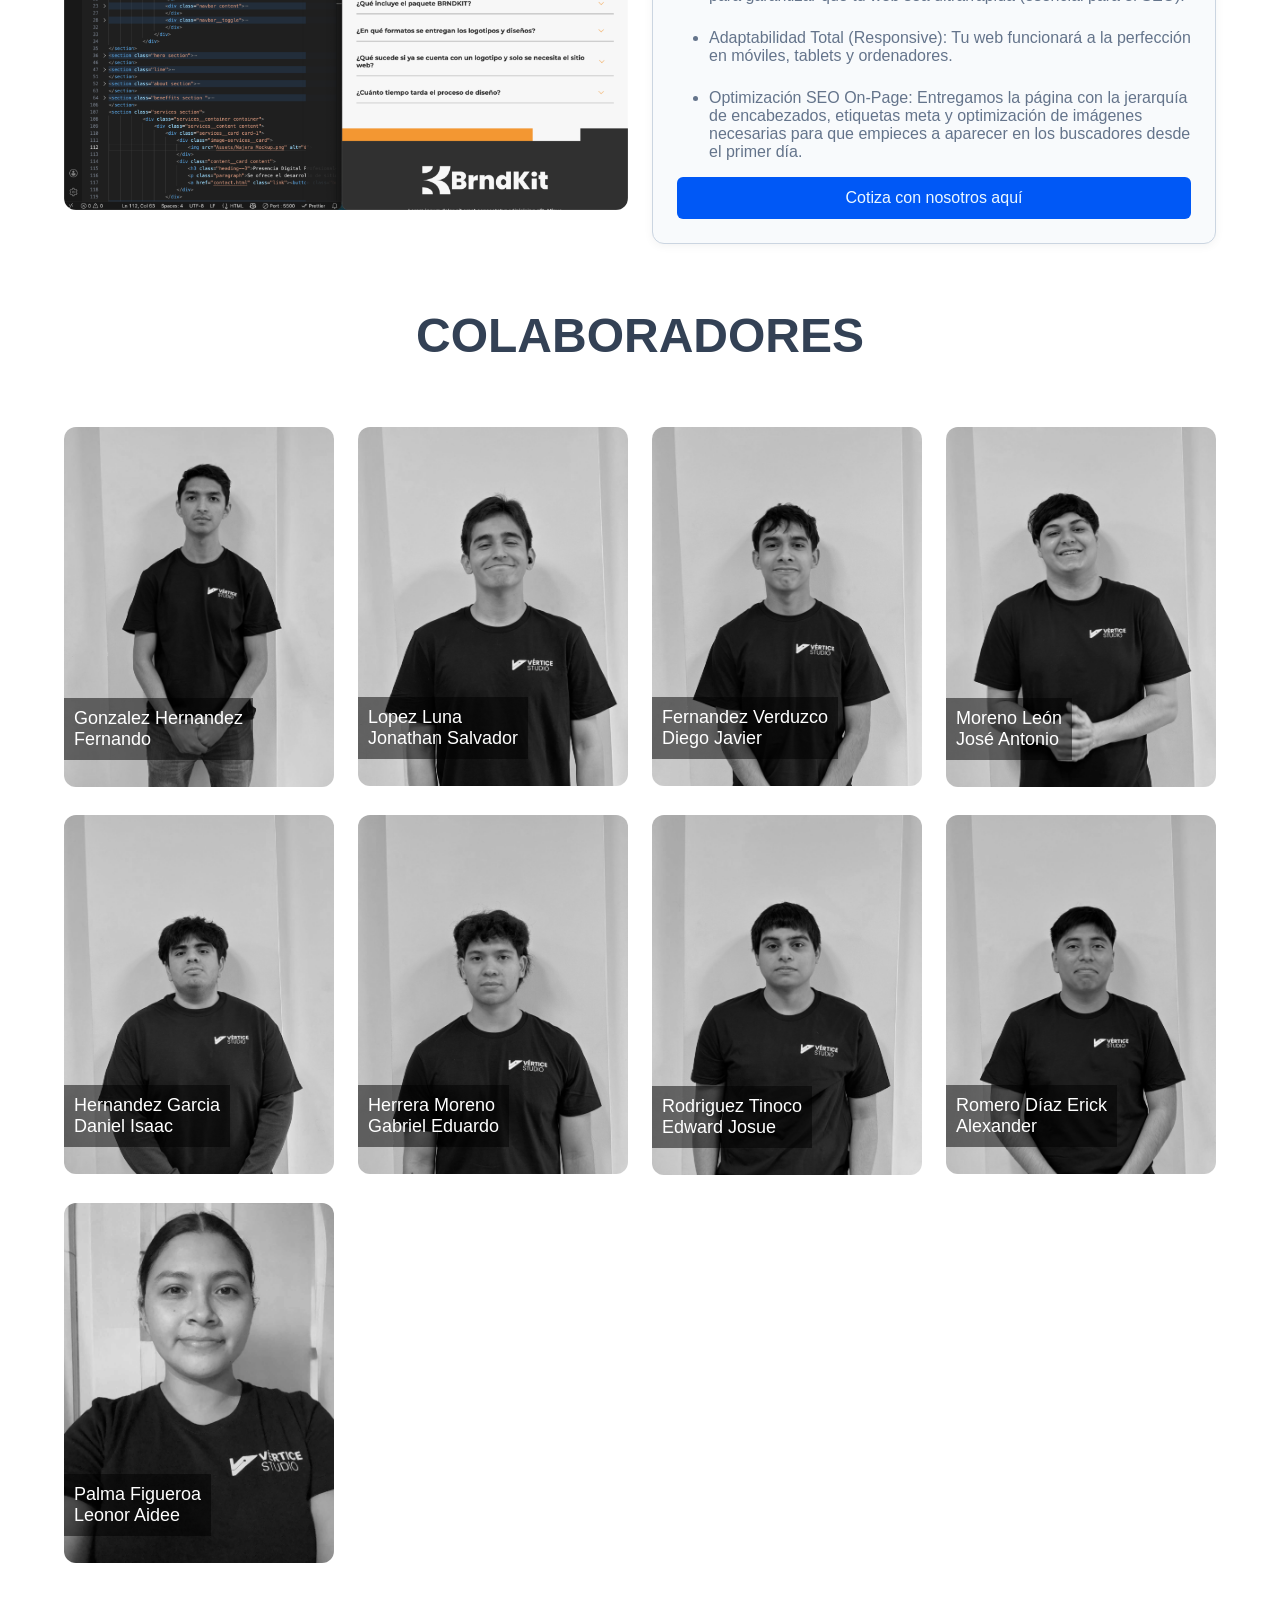
==== commit de333a34: "Update about.html intento1" ====
--- a/about.html
+++ b/about.html
@@ -11,7 +11,7 @@
   <div class="header__container">
 
     <div class="logo">
-      <img src="assets/verticelogo.png" alt="Logotipo">
+      <img src="vertice-logo.png" alt="Logotipo">
     </div>
 
 
@@ -155,4 +155,4 @@
 
 </script>
   </body>
-</html>+</html>
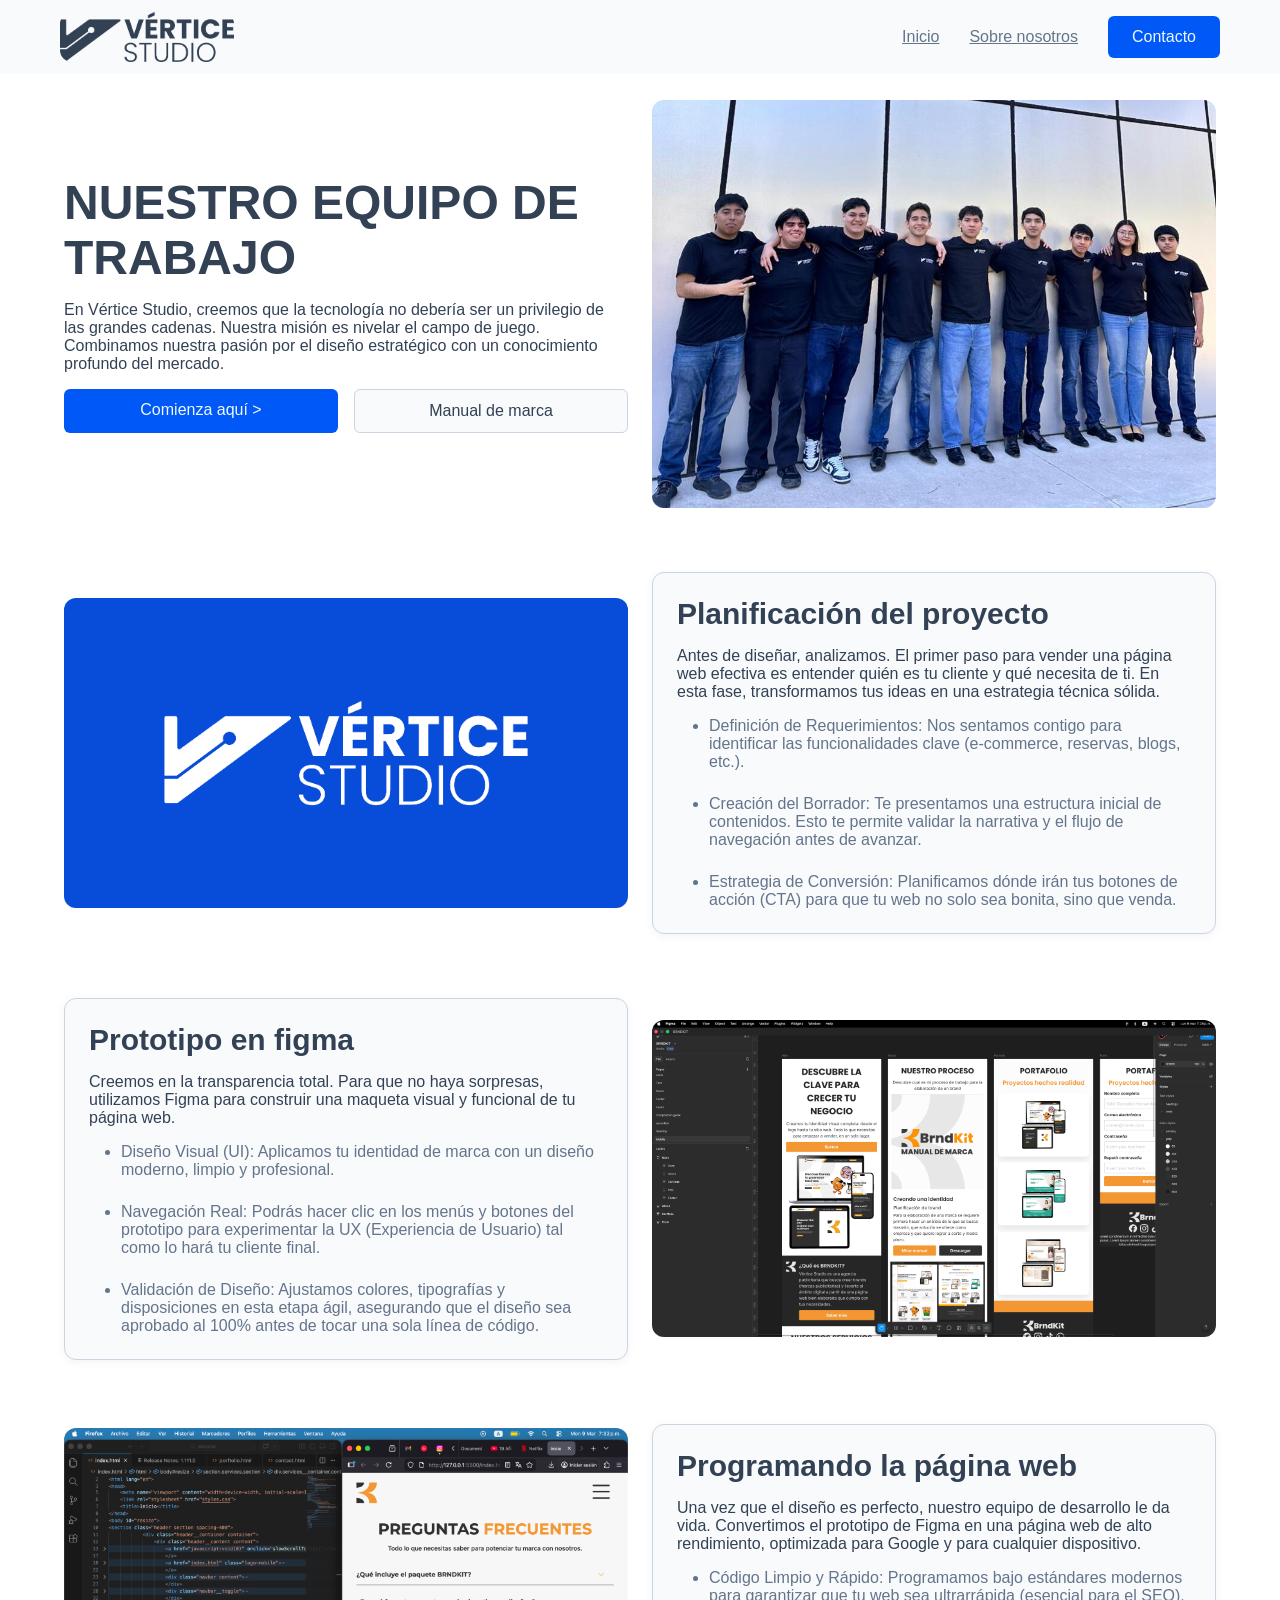
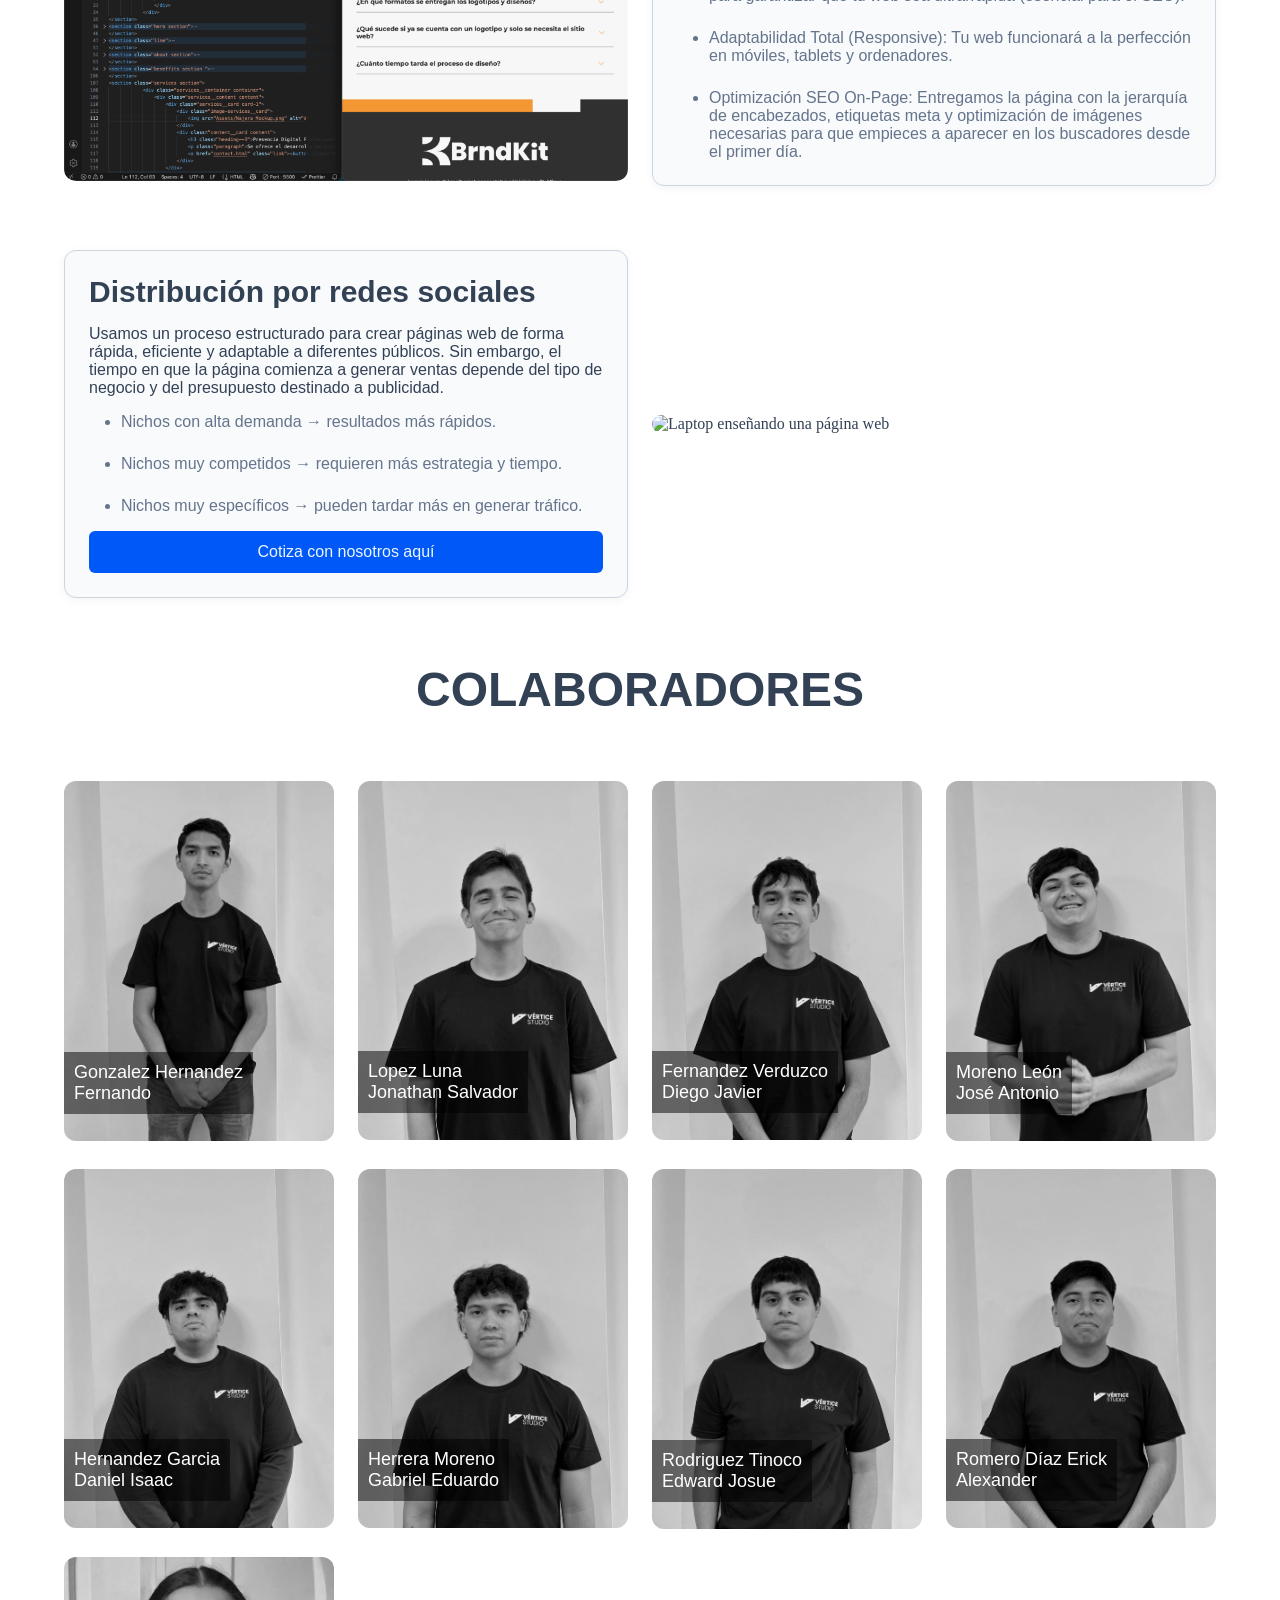
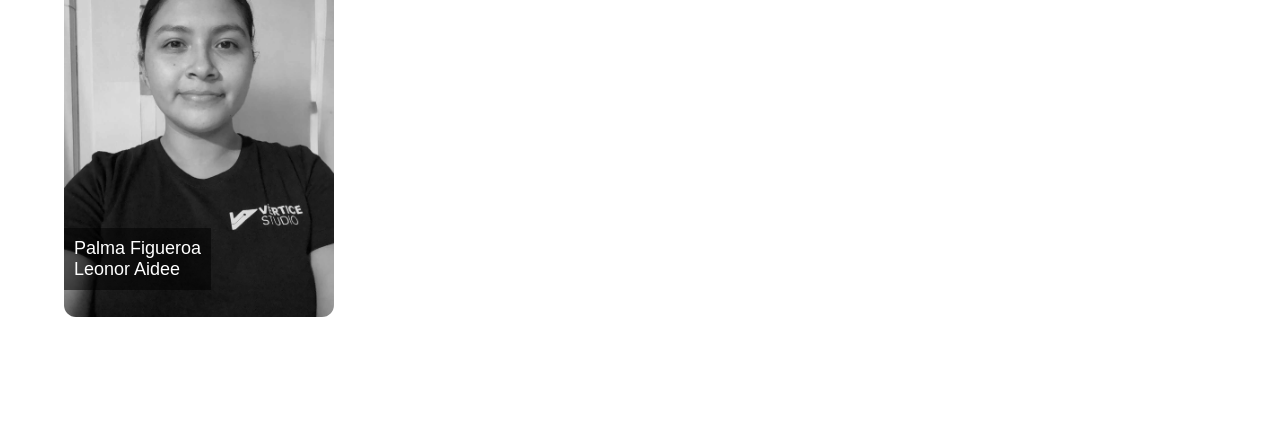
==== commit 56b87b37: "Add files via upload" ====
--- a/about.html
+++ b/about.html
@@ -11,7 +11,7 @@
   <div class="header__container">
 
     <div class="logo">
-      <img src="vertice-logo.png" alt="Logotipo">
+      <img src="assets/verticelogo.png" alt="Logotipo">
     </div>
 
 
@@ -44,7 +44,7 @@
         </p>
         <div class="content__buttons">
           <a class="primary__button" href="form.html">Comienza aquí ></a>
-          <a class="secondary__button" href="assets/Manual de marca Vértice.pdf"
+          <a class="secondary__button" href="assets/manual.pdf"
             >Manual de marca</a
           >
         </div>
@@ -97,7 +97,23 @@
             <li>Adaptabilidad Total (Responsive): Tu web funcionará a la perfección en móviles, tablets y ordenadores.</li>
             <li>Optimización SEO On-Page: Entregamos la página con la jerarquía de encabezados, etiquetas meta y optimización de imágenes necesarias para que empieces a aparecer en los buscadores desde el primer día.</li>
         </ul>
-        <a class="primary__button" href="form.html">Cotiza con nosotros aquí</a>
+      </div>
+    </section>
+     <section class="grid-2">
+       <div class="card content">
+         <h3>Distribución por redes sociales</h3>
+         <p>
+           Usamos un proceso estructurado para crear páginas web de forma rápida, eficiente y adaptable a diferentes públicos. Sin embargo, el tiempo en que la página comienza a generar ventas depende del tipo de negocio y del presupuesto destinado a publicidad.
+         </p>
+          <ul class="space-6">
+            <li>Nichos con alta demanda → resultados más rápidos.</li>
+            <li>Nichos muy competidos → requieren más estrategia y tiempo.</li>
+            <li>Nichos muy específicos → pueden tardar más en generar tráfico.</li>
+        </ul>
+                <a class="primary__button" href="form.html">Cotiza con nosotros aquí</a>
+       </div>
+      <div class="content__hero__img">
+        <img src="assets/cuadro.webp" alt="Laptop enseñando una página web" />
       </div>
     </section>
     <h2>COLABORADORES</h2>
@@ -155,4 +171,4 @@
 
 </script>
   </body>
-</html>
+</html>
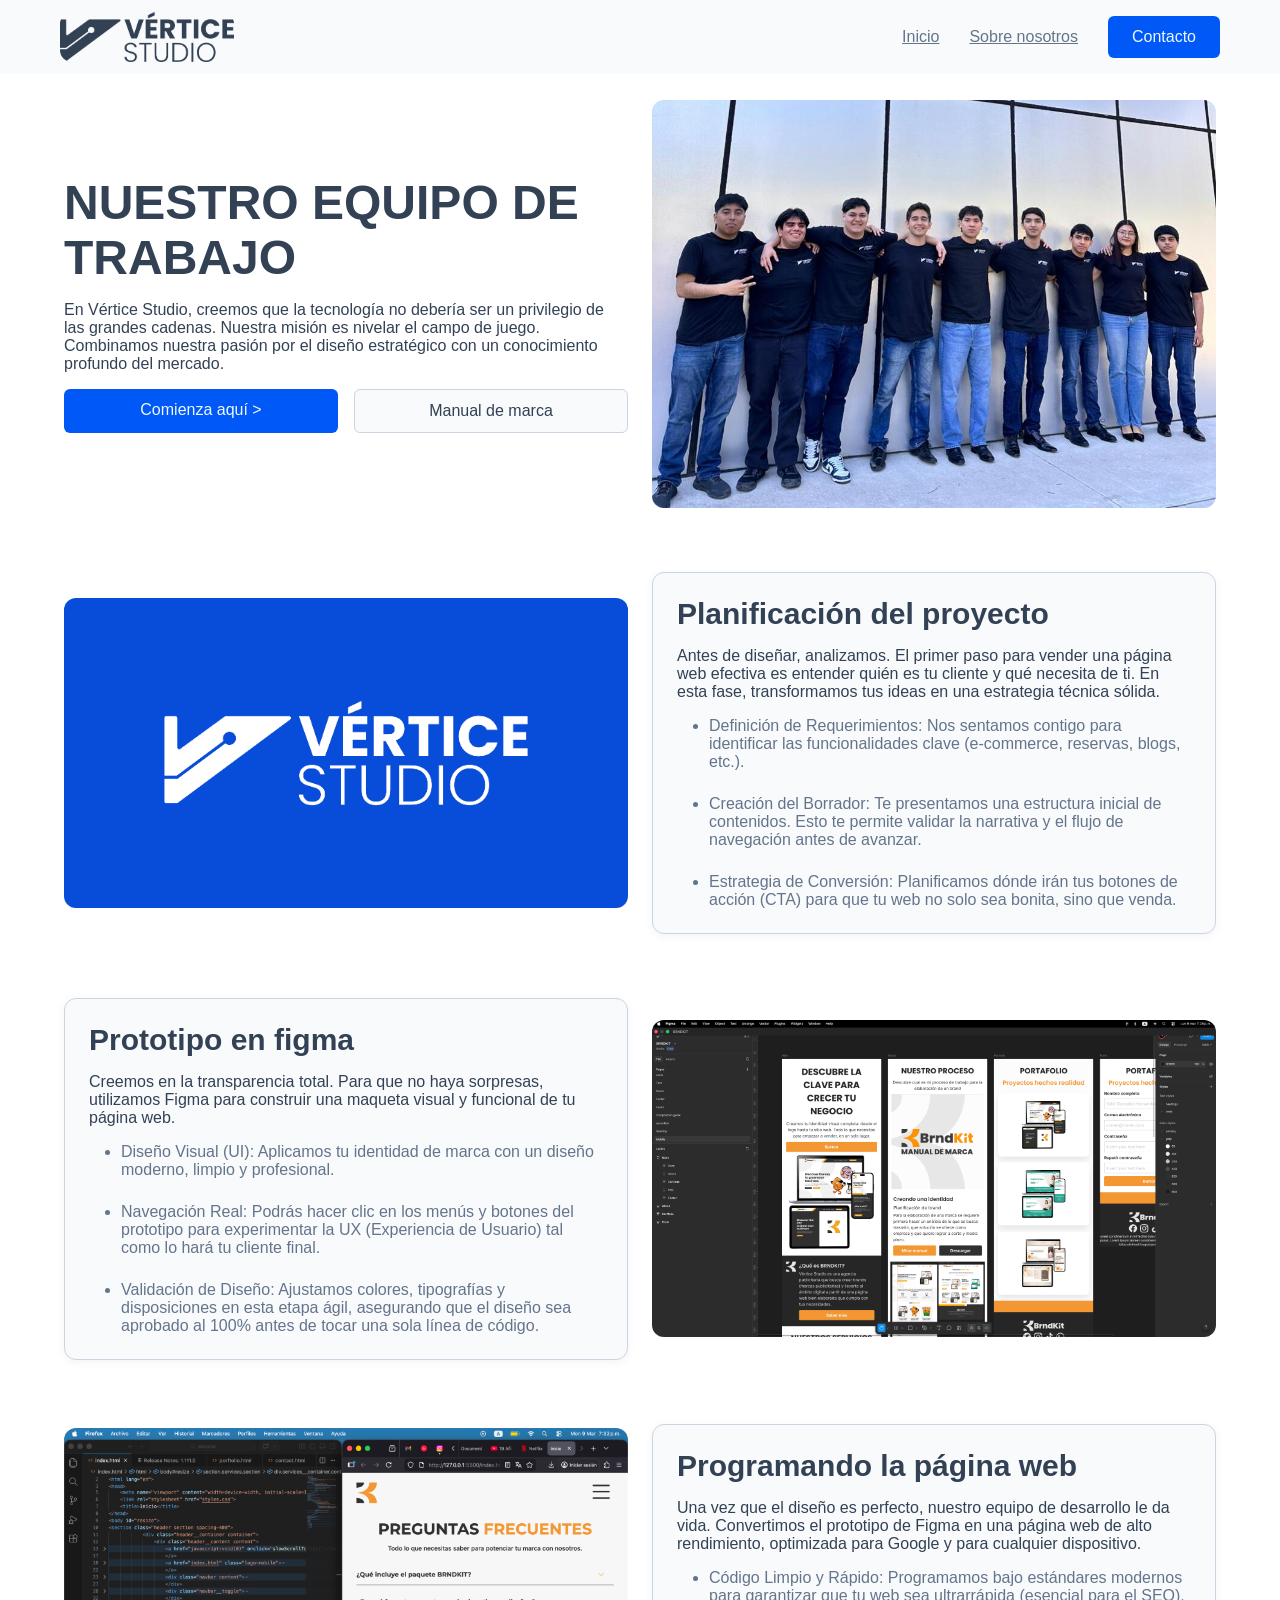
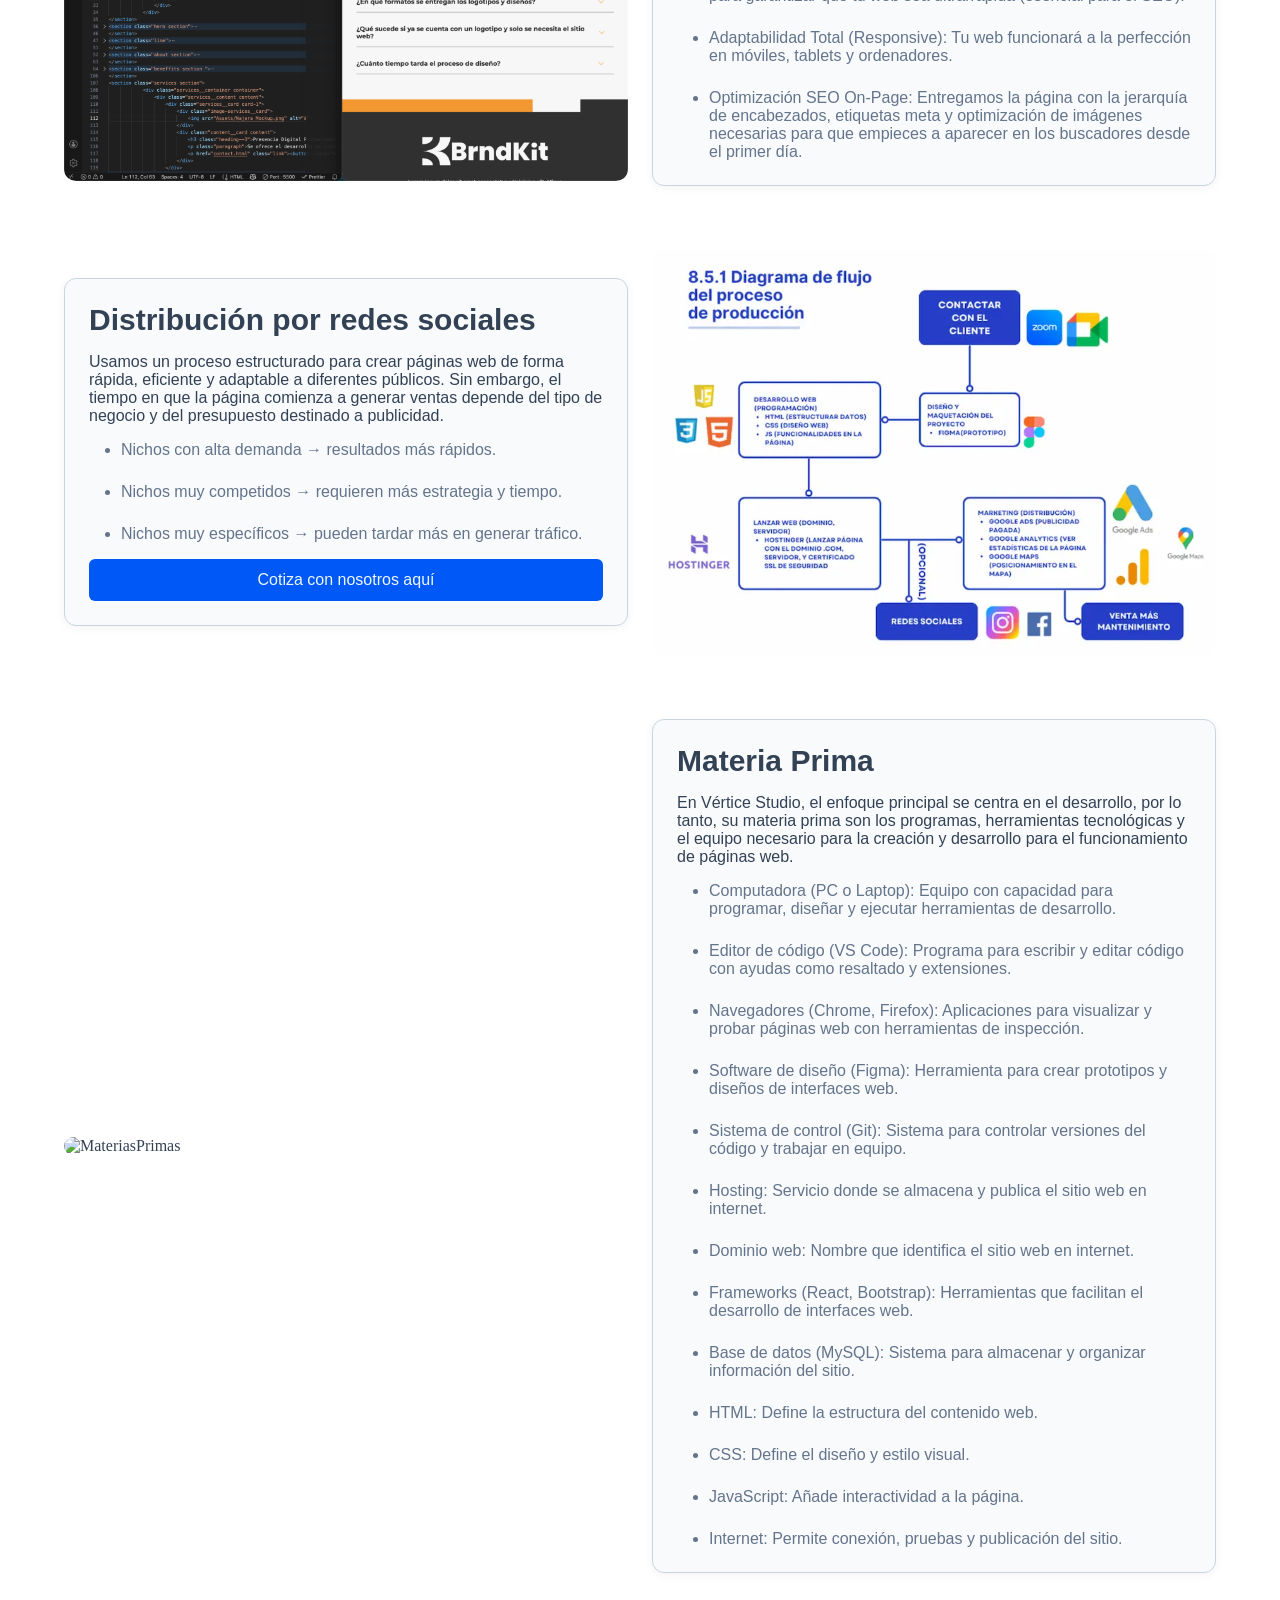
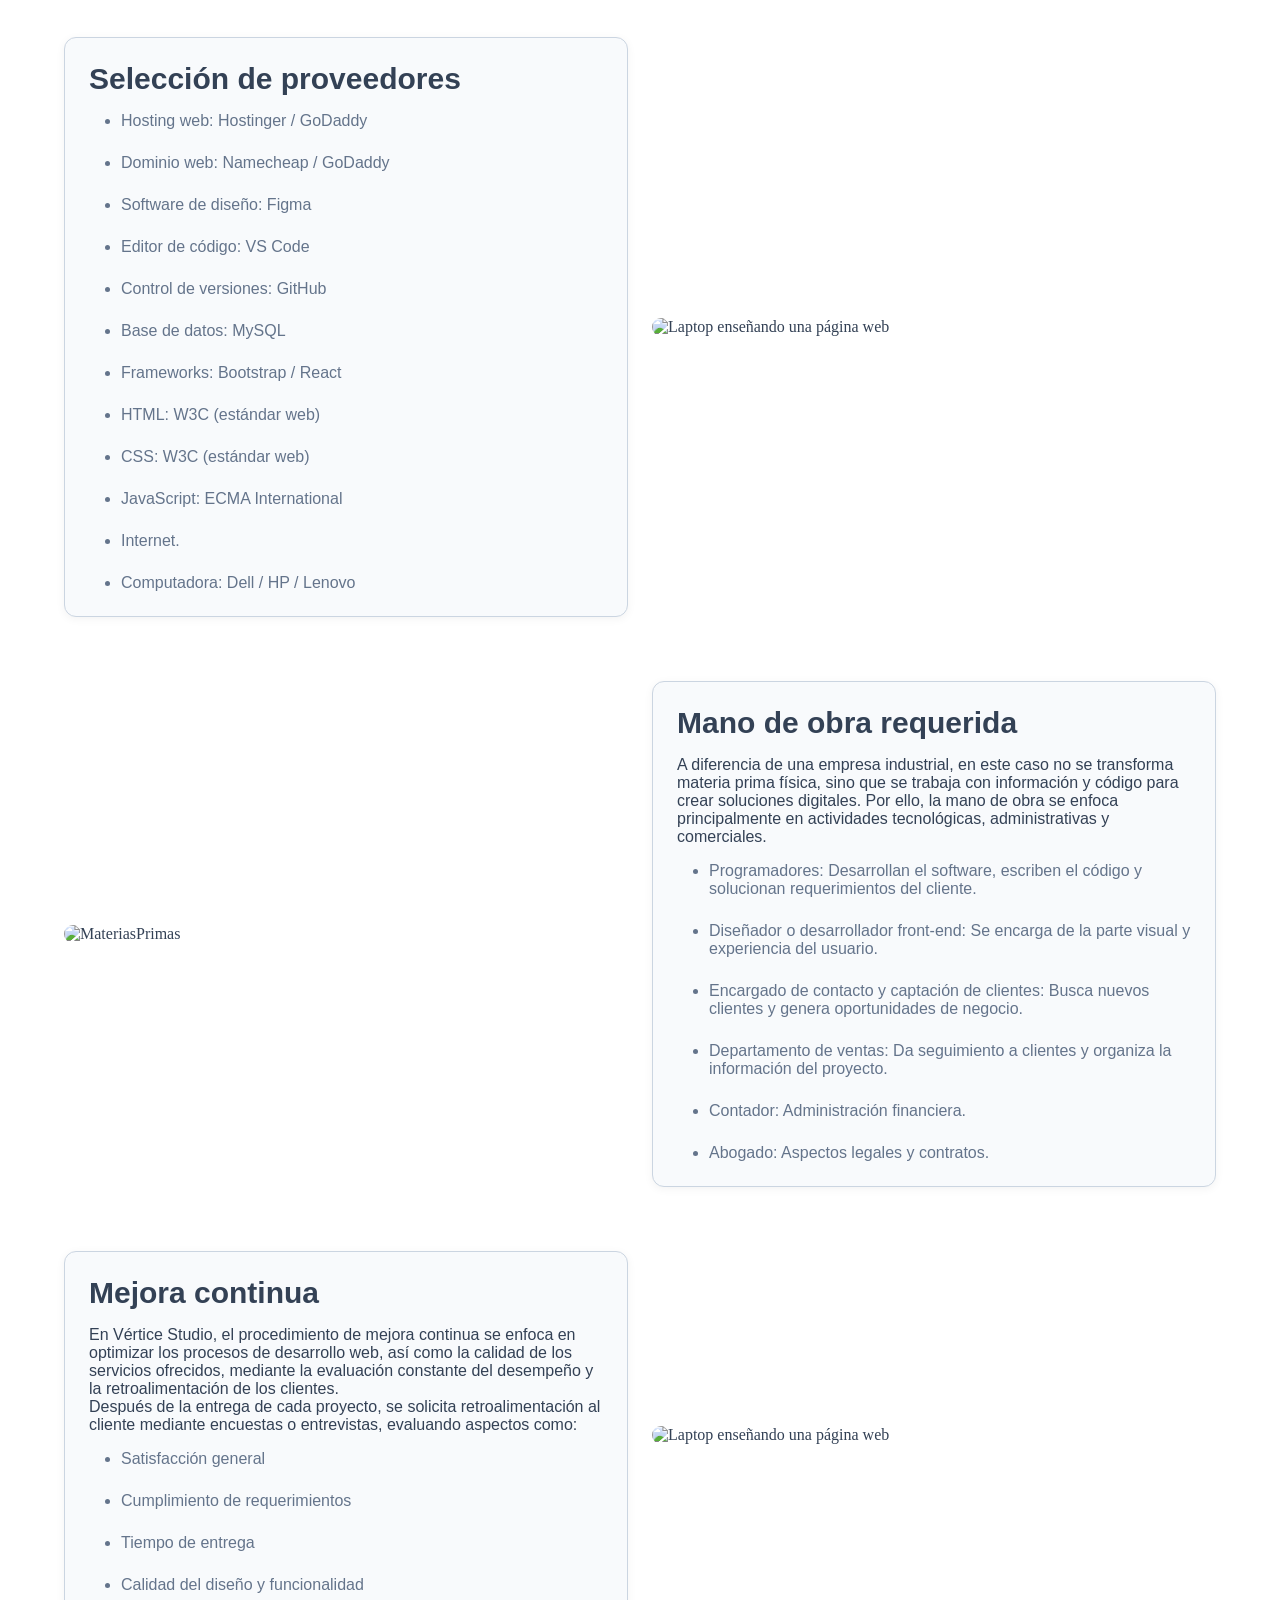
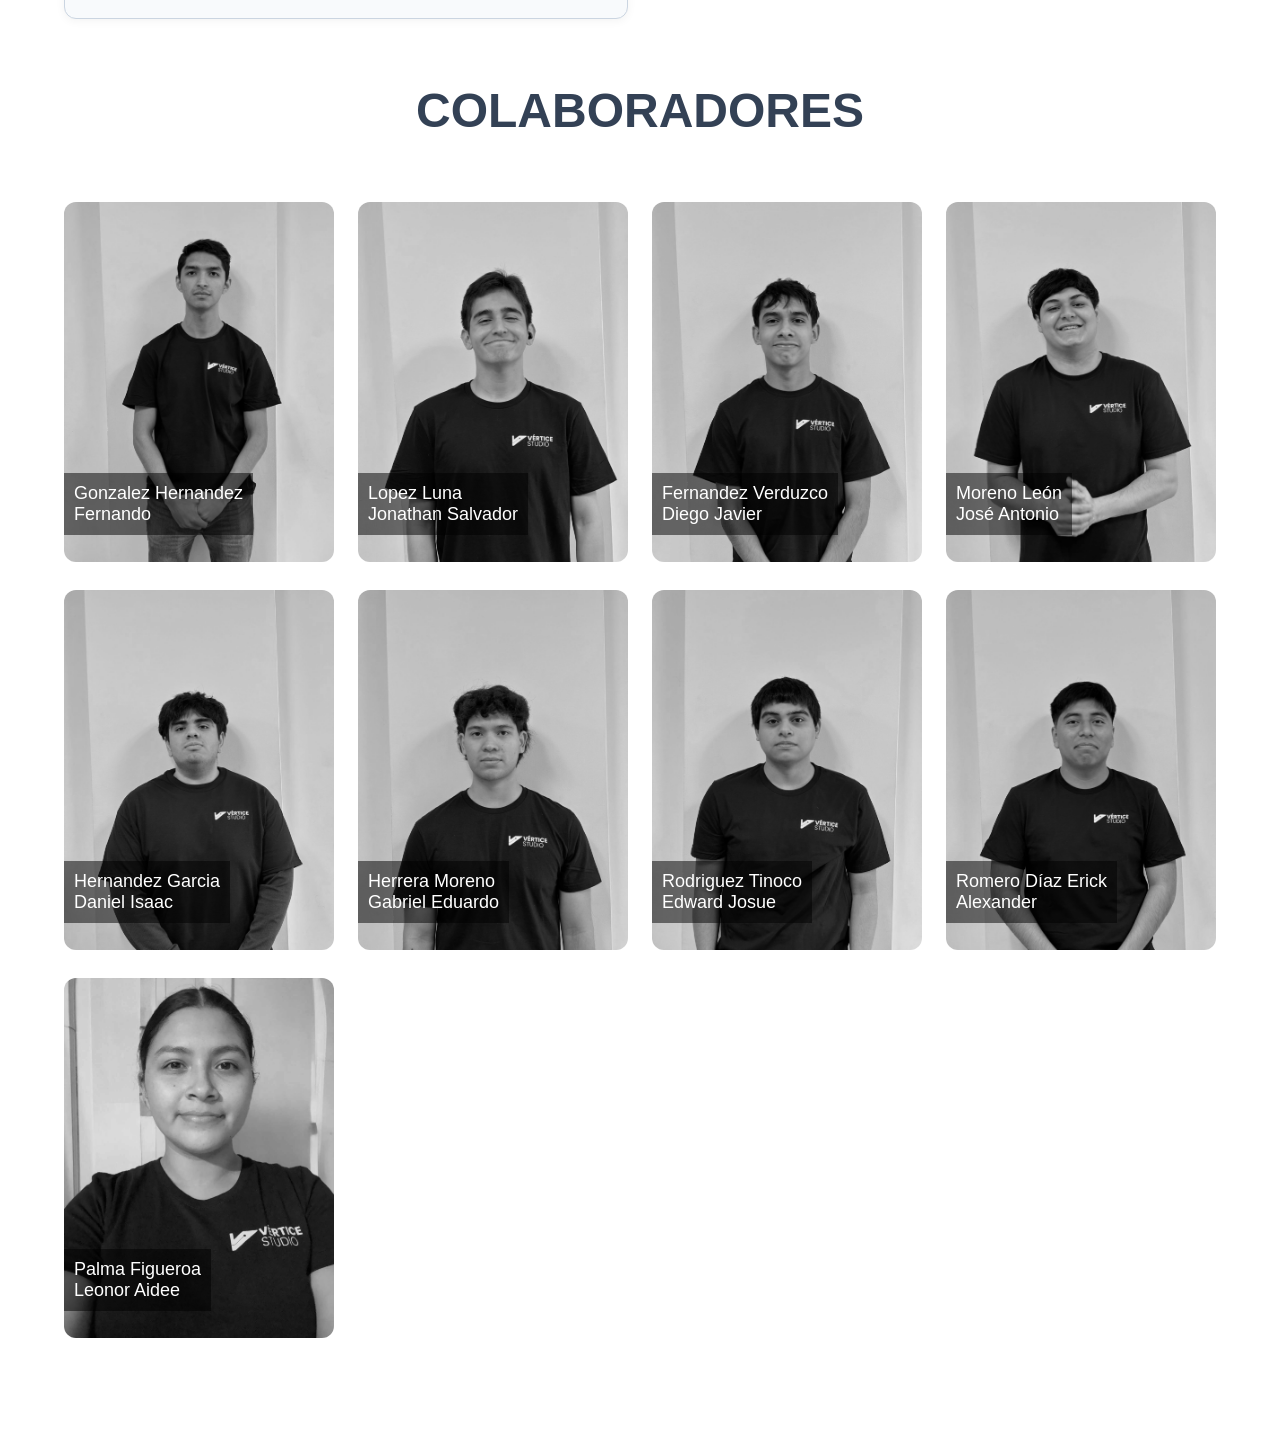
==== commit 9af80012: "Update about.html Los pedazos de la presentacion" ====
--- a/about.html
+++ b/about.html
@@ -116,6 +116,103 @@
         <img src="assets/cuadro.webp" alt="Laptop enseñando una página web" />
       </div>
     </section>
+
+    <section class="grid-2">
+      
+        <div class="content__hero__img">
+          <img src="assets\13042025_No1.png" alt="MateriasPrimas" />
+        </div>
+
+      <div class="card content">
+        
+        <h3>Materia Prima</h3>
+        <p>
+          En Vértice Studio, el enfoque principal se centra en el desarrollo, por lo tanto, su materia prima son los programas, herramientas tecnológicas y el equipo necesario para la creación y desarrollo para el funcionamiento de páginas web.
+        </p>
+        <ul class="space-6">
+            <li>Computadora (PC o Laptop): Equipo con capacidad para programar, diseñar y ejecutar herramientas de desarrollo.</li>
+            <li>Editor de código (VS Code): Programa para escribir y editar código con ayudas como resaltado y extensiones.</li>
+            <li>Navegadores (Chrome, Firefox): Aplicaciones para visualizar y probar páginas web con herramientas de inspección.</li>
+            <li>Software de diseño (Figma): Herramienta para crear prototipos y diseños de interfaces web.</li>
+            <li>Sistema de control (Git): Sistema para controlar versiones del código y trabajar en equipo.</li>
+            <li>Hosting: Servicio donde se almacena y publica el sitio web en internet.</li>
+            <li>Dominio web: Nombre que identifica el sitio web en internet.</li>
+            <li>Frameworks (React, Bootstrap): Herramientas que facilitan el desarrollo de interfaces web.</li>
+            <li>Base de datos (MySQL): Sistema para almacenar y organizar información del sitio.</li>
+            <li>HTML: Define la estructura del contenido web.</li>
+            <li>CSS: Define el diseño y estilo visual.</li>
+            <li>JavaScript: Añade interactividad a la página.</li>
+            <li>Internet: Permite conexión, pruebas y publicación del sitio.</li>
+        </ul>
+      </div>
+    </section>
+
+    <section class="grid-2">
+       <div class="card content">
+        <h3>Selección de proveedores</h3>
+        <ul class="space-6">
+            <li>Hosting web: Hostinger / GoDaddy</li>
+            <li>Dominio web: Namecheap / GoDaddy</li>
+            <li>Software de diseño: Figma</li>
+            <li>Editor de código: VS Code</li>
+            <li>Control de versiones: GitHub</li>
+            <li>Base de datos: MySQL</li>
+            <li>Frameworks: Bootstrap / React</li>
+            <li>HTML: W3C (estándar web)</li>
+            <li>CSS: W3C (estándar web)</li>
+            <li>JavaScript: ECMA International</li>
+            <li>Internet.</li>
+            <li>Computadora: Dell / HP / Lenovo</li>
+        </ul>
+      </div>
+      <div class="content__hero__img">
+        <img src="assets\13042026_No2.png" alt="Laptop enseñando una página web" />
+      </div>
+    </section>
+
+    <section class="grid-2">
+      
+        <div class="content__hero__img">
+          <img src="assets\13042026_No3.png" alt="MateriasPrimas" />
+        </div>
+
+      <div class="card content">
+        
+        <h3>Mano de obra requerida</h3>
+        <p>
+          A diferencia de una empresa industrial, en este caso no se transforma materia prima física, sino que se trabaja con información y código para crear soluciones digitales. Por ello, la mano de obra se enfoca principalmente en actividades tecnológicas, administrativas y comerciales.
+        </p>
+        <ul class="space-6">
+            <li>Programadores: Desarrollan el software, escriben el código y solucionan requerimientos del cliente.</li>
+            <li>Diseñador o desarrollador front-end: Se encarga de la parte visual y experiencia del usuario.</li>
+            <li>Encargado de contacto y captación de clientes: Busca nuevos clientes y genera oportunidades de negocio.</li>
+            <li>Departamento de ventas: Da seguimiento a clientes y organiza la información del proyecto.</li>
+            <li>Contador: Administración financiera.</li>
+            <li>Abogado: Aspectos legales y contratos.</li>
+        </ul>
+      </div>
+    </section>
+
+    <section class="grid-2">
+       <div class="card content">
+        <h3>Mejora continua</h3>
+        <p>En Vértice Studio, el procedimiento de mejora continua se enfoca en optimizar los procesos de desarrollo web, así como la calidad de los servicios ofrecidos, mediante la evaluación constante del desempeño y la retroalimentación de los clientes.
+          <br>
+          Después de la entrega de cada proyecto, se solicita retroalimentación al cliente mediante encuestas o entrevistas, evaluando aspectos como:
+        </p>
+        <ul class="space-6">
+            <li>Satisfacción general</li>
+            <li>Cumplimiento de requerimientos</li>
+            <li>Tiempo de entrega</li>
+            <li>Calidad del diseño y funcionalidad</li>
+        </ul>
+      </div>
+      <div class="content__hero__img">
+        <img src="assets\13042026_No4.png" alt="Laptop enseñando una página web" />
+      </div>
+    </section>
+
+    
     <h2>COLABORADORES</h2>
     <section class="grid-8">
       <div class="background-foto">
@@ -171,4 +268,4 @@
 
 </script>
   </body>
-</html>+</html>
